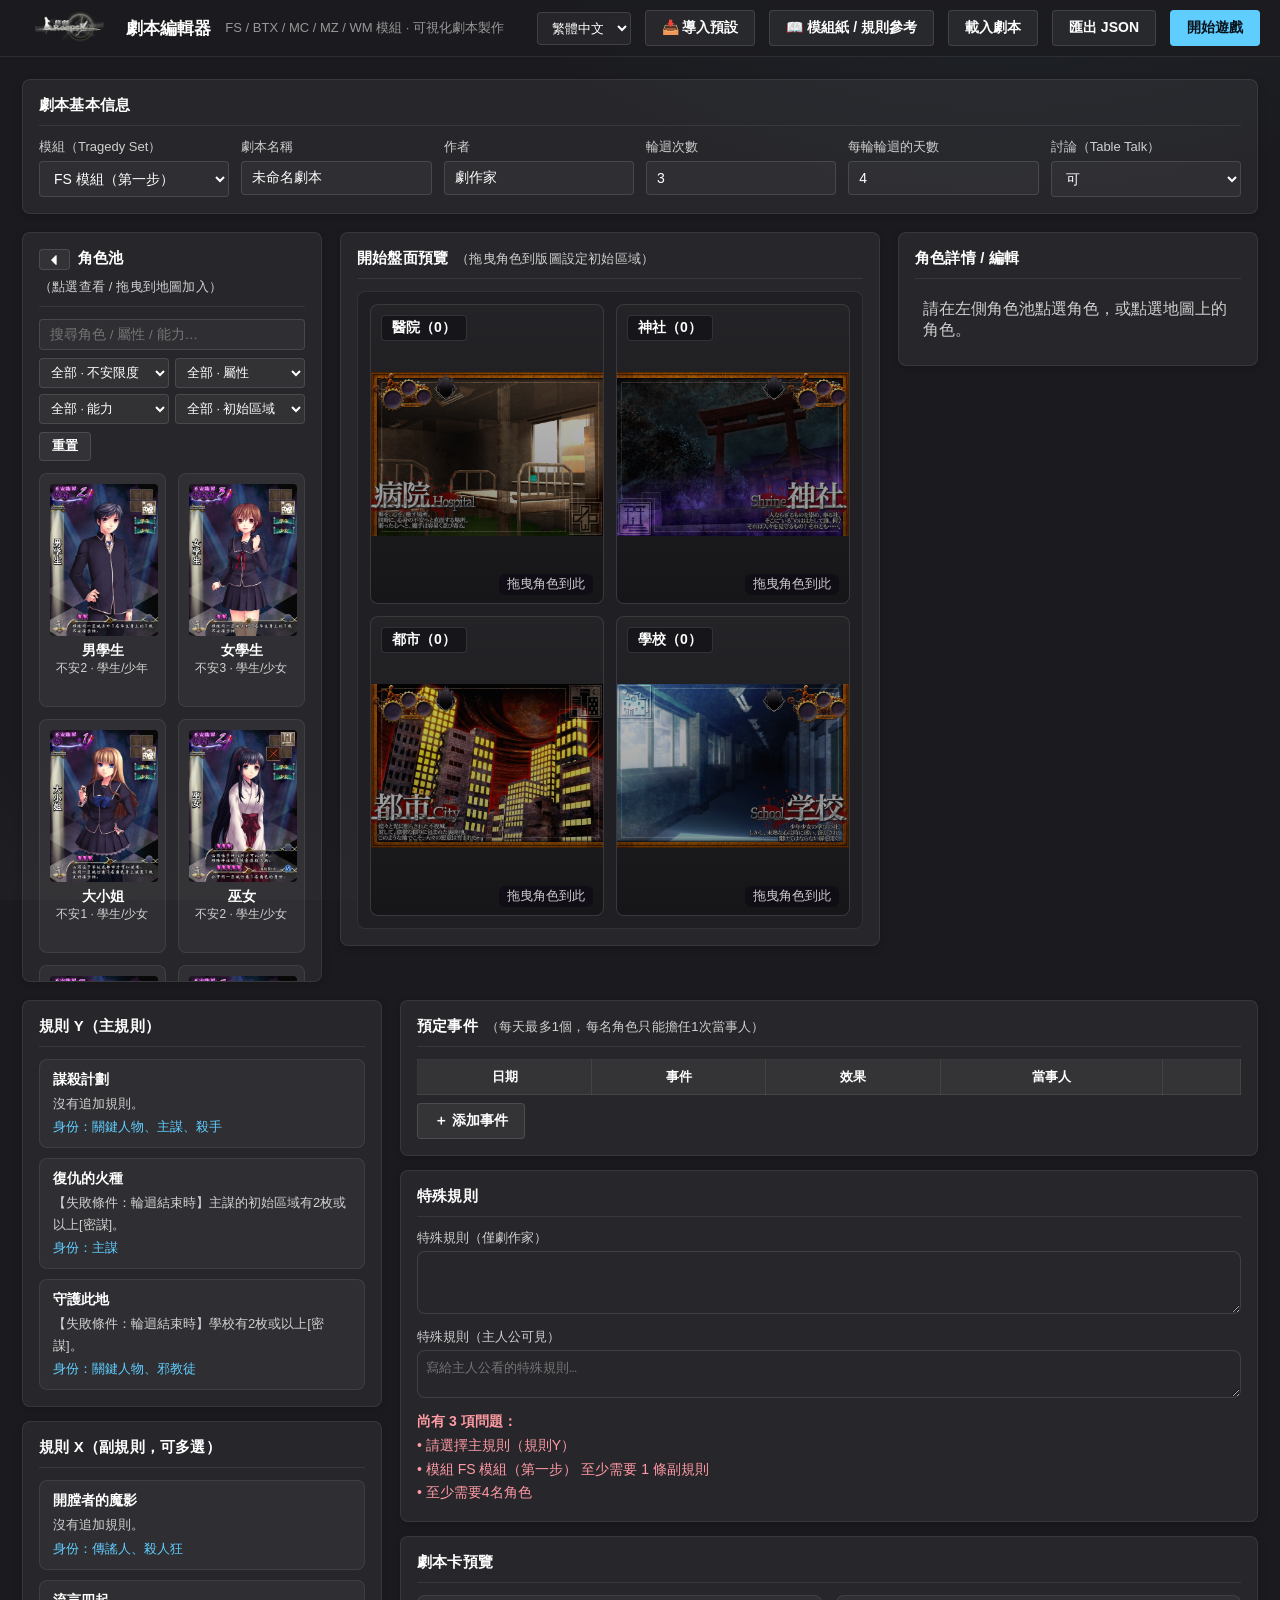
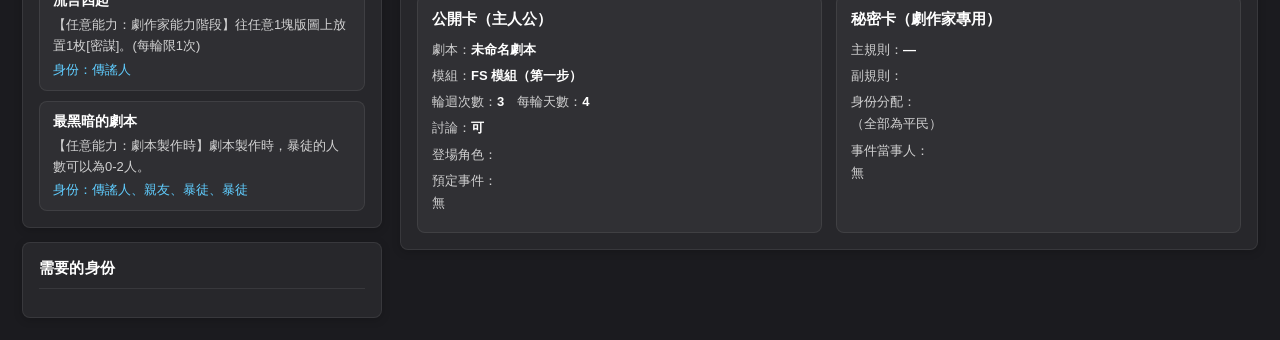
==== game/editor.html @ 5ad5e36a "First version" ====
<!DOCTYPE html>
<html lang="zh-Hant">
<head>
  <meta charset="UTF-8">
  <meta name="viewport" content="width=device-width, initial-scale=1.0">
  <link rel="icon" href="data:,">
  <title data-i18n="editor.brand">劇本編輯器 - Tragedy Looper</title>
  <link rel="stylesheet" href="css/style.css">
</head>
<body>
  <div class="tl-header">
    <div class="brand"><img src="assets/logo/logo.png" alt="Tragedy Looper"><span data-i18n="editor.brand">劇本編輯器</span></div>
    <span class="hint" data-i18n="editor.hint">FS + BTX 模組 · 可視化劇本製作</span>
    <div class="spacer"></div>
    <select id="lang-select" class="tl-lang" title="Language"></select>
    <button class="tl-btn" id="btn-import-preset" data-i18n="editor.importPreset">📥 導入預設</button>
    <button class="tl-btn" id="btn-ref" data-i18n="editor.ref">📖 模組紙 / 規則參考</button>
    <button class="tl-btn" id="btn-load" data-i18n="editor.load">載入劇本</button>
    <button class="tl-btn" id="btn-export" data-i18n="editor.export">匯出 JSON</button>
    <button class="tl-btn tl-btn-primary" id="btn-play" data-i18n="editor.play">開始遊戲</button>
  </div>

  <div class="editor-wrap">
    <div class="tl-panel">
      <h3 data-i18n="editor.info">劇本基本信息</h3>
      <div class="tl-grid" style="grid-template-columns: repeat(auto-fit, minmax(150px, 1fr));">
        <div class="tl-field">
          <label data-i18n="editor.module">模組（Tragedy Set）</label>
          <select id="f-module">
            <option value="FS" data-i18n="editor.moduleFs">FS 模組（第一步）</option>
            <option value="BTX" data-i18n="editor.moduleBtx">BTX 模組（基礎悲劇）</option>
            <option value="MC" data-i18n="editor.moduleMc">MC 模組（神秘圈）</option>
            <option value="MZ" data-i18n="editor.moduleMz">MZ 模組（午夜地帶）</option>
            <option value="WM" data-i18n="editor.moduleWm">WM 模組（怪異神話）</option>
          </select>
        </div>
        <div class="tl-field">
          <label data-i18n="editor.title">劇本名稱</label>
          <input type="text" id="f-title" value="未命名劇本">
        </div>
        <div class="tl-field">
          <label data-i18n="editor.creator">作者</label>
          <input type="text" id="f-creator" value="劇作家">
        </div>
        <div class="tl-field">
          <label data-i18n="editor.loops">輪迴次數</label>
          <input type="number" id="f-loops" min="1" max="5" value="3">
        </div>
        <div class="tl-field">
          <label data-i18n="editor.days">每輪輪迴的天數</label>
          <input type="number" id="f-days" min="1" max="10" value="4">
        </div>
        <div class="tl-field">
          <label data-i18n="editor.talk">討論（Table Talk）</label>
          <select id="f-talk">
            <option value="true" data-i18n="editor.yes">可</option>
            <option value="false" data-i18n="editor.no">不可</option>
          </select>
        </div>
        <div class="tl-field" id="f-turf-row" style="display:none;">
          <label data-i18n="editor.turf">領地（大人物）</label>
          <select id="f-turf"></select>
        </div>
      </div>
    </div>

    <div class="editor-main">
      <div class="tl-panel pool-panel">
        <h3><button class="tl-btn pool-toggle" id="pool-toggle" title="收起">⏴</button> <span data-i18n="editor.pool">角色池</span> <small style="color:var(--text-dim);font-weight:normal;" data-i18n="editor.poolHint">（點選查看 / 拖曳到地圖加入）</small></h3>
        <div class="pool-filter">
          <input type="text" id="pool-search" data-i18n-ph="editor.poolSearch" placeholder="搜尋角色 / 屬性 / 能力…">
          <div class="pool-filter-grid">
            <select id="f-pool-paranoia" title=""></select>
            <select id="f-pool-trait" title=""></select>
            <select id="f-pool-ability" title=""></select>
            <select id="f-pool-loc" title=""></select>
          </div>
          <button class="tl-btn" id="pool-filter-reset" data-i18n="editor.filterReset">重置</button>
        </div>
        <div id="character-pool"></div>
      </div>
      <button class="tl-btn pool-expand" id="pool-expand" title="展開角色池">⏵ 角色池</button>

      <div class="tl-panel">
        <h3><span data-i18n="editor.boardPreview">開始盤面預覽</span> <small style="color:var(--text-dim);font-weight:normal;" data-i18n="editor.boardHint">（拖曳角色到版圖設定初始區域）</small></h3>
        <div id="board-preview" class="board-grid"></div>
      </div>

      <div class="tl-panel detail-panel">
        <h3 data-i18n="editor.detail">角色詳情 / 編輯</h3>
        <div id="char-detail"></div>
      </div>
    </div>

    <div class="editor-sections">
      <div style="display:flex;flex-direction:column;gap:14px;">
        <div class="tl-panel">
          <h3 data-i18n="editor.mainPlot">規則 Y（主規則）</h3>
          <div class="plot-cards" id="main-plot-list"></div>
        </div>
        <div class="tl-panel">
          <h3 data-i18n="editor.subPlot">規則 X（副規則，可多選）</h3>
          <div class="plot-cards" id="sub-plot-list"></div>
        </div>
        <div class="tl-panel">
          <h3 data-i18n="editor.roleReq">需要的身份</h3>
          <div id="role-req" style="font-size:15px;line-height:1.9;"></div>
        </div>
      </div>

      <div style="display:flex;flex-direction:column;gap:14px;">
        <div class="tl-panel">
          <h3><span data-i18n="editor.incidents">預定事件</span> <small style="color:var(--text-dim);font-weight:normal;" data-i18n="editor.incidentHint">（每天最多1個，每名角色只能擔任1次當事人）</small></h3>
          <table class="incident-table">
            <thead><tr><th data-i18n="editor.day">日期</th><th data-i18n="editor.event">事件</th><th data-i18n="editor.effect">效果</th><th data-i18n="editor.culprit">當事人</th><th></th></tr></thead>
            <tbody id="incident-body"></tbody>
          </table>
          <div style="margin-top:8px;">
            <button class="tl-btn" id="btn-add-incident" data-i18n="editor.addIncident">＋ 添加事件</button>
          </div>
        </div>
        <div class="tl-panel">
          <h3 data-i18n="editor.special">特殊規則</h3>
          <label style="display:block;font-size:13px;color:var(--text-dim);margin-bottom:4px;" data-i18n="editor.specialSecret">特殊規則（僅劇作家）</label>
          <textarea id="f-special" rows="3" style="width:100%;background:var(--bg3);color:var(--text);border:1px solid var(--line);border-radius:8px;padding:8px;margin-bottom:10px;"></textarea>
          <label style="display:block;font-size:13px;color:var(--text-dim);margin-bottom:4px;" data-i18n="editor.specialPublic">特殊規則（主人公可見）</label>
          <textarea id="f-public-special" rows="2" style="width:100%;background:var(--bg3);color:var(--text);border:1px solid var(--line);border-radius:8px;padding:8px;" placeholder="寫給主人公看的特殊規則…"></textarea>
          <div style="margin-top:8px;" class="errors" id="validate-out"></div>
        </div>
        <div class="tl-panel">
          <h3 data-i18n="editor.cards">劇本卡預覽</h3>
          <div class="script-cards">
            <div class="script-card" id="open-card"></div>
            <div class="script-card" id="secret-card"></div>
          </div>
        </div>
      </div>
    </div>
  </div>

  <script src="js/data/characters.js"></script>
  <script src="js/data/roles.js"></script>
  <script src="js/data/plots.js"></script>
  <script src="js/data/incidents.js"></script>
  <script src="js/data/cards.js"></script>
  <script src="js/data/modules.js"></script>
  <script src="js/data/presets.js"></script>
  <script src="js/data/i18n.js"></script>
  <script src="js/core/util.js"></script>
  <script src="js/ui/common.js"></script>
  <script src="js/ui/editor.js"></script>
  <script>
    TL.I18N.bindSelect(document.getElementById("lang-select"), function () {
      try { window.__tlEditorRefresh && window.__tlEditorRefresh(); } catch (e) {}
    });
  </script>
</body>
</html>
---- game/css/style.css ----
/* =========================================================
   悲劇輪迴 本地助手 — WinUI 3 / Fluent 扁平風格（深色）
   中性底色、單一強調色、無漸變、無輝光、清晰層級
   ========================================================= */

* { box-sizing: border-box; margin: 0; padding: 0; }

:root {
  color-scheme: dark;
  /* 中性深色層（Fluent dark：層級用低透明度白色填充） */
  --bg0: #17171a;
  --bg1: #1b1b1f;
  --bg2: #202024;
  --bg3: #26262b;
  --bg4: #2c2c31;
  --line: rgba(255, 255, 255, .12);
  --line-soft: rgba(255, 255, 255, .08);
  --text: #ffffff;
  --text-dim: rgba(255, 255, 255, .78);
  --text-faint: rgba(255, 255, 255, .55);
  /* 強調色（WinUI 深色：亮藍） */
  --gold: #60cdff;
  --accent: #60cdff;
  --accent2: #79d7ff;
  --accent-fill: #60cdff;
  --accent-fill-hover: #79d7ff;
  --accent-fill-pressed: #46b5ea;
  --accent-text: #081018;
  --accent-soft: rgba(96, 205, 255, .14);
  --accent-ring: rgba(96, 205, 255, .38);
  --red: #ff6b7a;
  --red-soft: #ff99a4;
  --green: #6ccb5f;
  /* 扁平陰影（克制） */
  --shadow-lg: 0 8px 28px rgba(0, 0, 0, .34);
  --shadow-md: 0 4px 14px rgba(0, 0, 0, .25);
  --glow-gold: 0 0 0 rgba(0, 0, 0, 0);
  --glow-violet: 0 0 0 rgba(0, 0, 0, 0);
  --font-display: "Segoe UI Variable Display", "Segoe UI", "Microsoft YaHei UI", "PingFang SC", sans-serif;
  --font-body: "Segoe UI Variable Text", "Segoe UI", "Microsoft YaHei UI", "PingFang SC", sans-serif;
  --radius-card: 8px;
  --radius-ctrl: 4px;
}

/* 所有下拉清單：選項統一深底白字（含原生彈出層） */
select option {
  background: #2b2b30;
  color: #ffffff;
}

html, body {
  height: 100%;
  color: var(--text);
  font-family: var(--font-body);
  font-size: 16px;
  -webkit-font-smoothing: antialiased;
}

body {
  overflow-x: hidden;
  background: #1b1b1f;
  background-image:
    radial-gradient(900px 480px at 78% -10%, rgba(96, 205, 255, .05), transparent 60%),
    radial-gradient(700px 420px at 8% 110%, rgba(255, 255, 255, .03), transparent 60%);
  background-attachment: fixed;
  min-height: 100vh;
}

a { color: var(--accent); text-decoration: none; }
a:hover { text-decoration: underline; color: var(--accent2); }

/* ---------- 捲軸 ---------- */
::-webkit-scrollbar { width: 8px; height: 8px; }
::-webkit-scrollbar-track { background: transparent; }
::-webkit-scrollbar-thumb { background: rgba(255, 255, 255, .22); border-radius: 4px; }
::-webkit-scrollbar-thumb:hover { background: rgba(255, 255, 255, .34); }

/* ---------- 頂欄（Fluent 標題列） ---------- */
.tl-header {
  display: flex; align-items: center; gap: 14px;
  padding: 10px 20px;
  background: rgba(28, 28, 32, .86);
  backdrop-filter: blur(16px) saturate(1.4);
  border-bottom: 1px solid var(--line-soft);
  position: sticky; top: 0; z-index: 50;
}
.tl-header .brand {
  font-family: var(--font-display);
  font-size: 17px; font-weight: 600;
  color: var(--text);
  display: flex; align-items: center; gap: 10px;
}
.tl-header .brand img { height: 34px; }
.tl-header .spacer { flex: 1; }
.tl-header .hint { color: var(--text-faint); font-size: 13px; }

/* ---------- 按鈕（Fluent：扁平、懸停提升填充） ---------- */
.tl-btn {
  background: rgba(255, 255, 255, .06);
  color: var(--text);
  border: 1px solid var(--line);
  border-radius: var(--radius-ctrl);
  padding: 8px 16px;
  cursor: pointer;
  font-size: 14px; font-weight: 600;
  transition: background .12s, border-color .12s, color .12s, box-shadow .12s;
  font-family: inherit;
  display: inline-flex; align-items: center; justify-content: center;
  text-decoration: none;
}
.tl-btn:hover {
  background: rgba(255, 255, 255, .10);
  border-color: var(--line);
  color: var(--text);
  text-decoration: none;
}
.tl-btn:active { background: rgba(255, 255, 255, .05); }
.tl-btn:disabled { opacity: .38; cursor: not-allowed; }
.tl-btn:focus-visible { outline: 2px solid var(--accent); outline-offset: 1px; }
.tl-btn-primary {
  background: var(--accent-fill);
  border-color: transparent;
  color: var(--accent-text);
}
.tl-btn-primary:hover { background: var(--accent-fill-hover); color: var(--accent-text); border-color: transparent; }
.tl-btn-primary:active { background: var(--accent-fill-pressed); color: var(--accent-text); }
.tl-btn-danger {
  background: rgba(255, 107, 122, .12);
  border-color: rgba(255, 107, 122, .45);
  color: var(--red-soft);
}
.tl-btn-danger:hover { background: rgba(255, 107, 122, .22); border-color: var(--red); color: #ffc2c8; }

/* ---------- 面板（Fluent 卡片） ---------- */
.tl-panel {
  position: relative;
  background: rgba(255, 255, 255, .055);
  border: 1px solid var(--line-soft);
  border-radius: var(--radius-card);
  padding: 16px;
  box-shadow: 0 2px 8px rgba(0, 0, 0, .18);
}
.tl-panel h3 {
  font-family: var(--font-display);
  font-size: 15px; font-weight: 600;
  color: var(--text);
  letter-spacing: .2px;
  margin-bottom: 12px; padding-bottom: 10px;
  border-bottom: 1px solid var(--line-soft);
  display: flex; align-items: baseline; gap: 8px; flex-wrap: wrap;
}
.tl-panel h3 small { color: var(--text-faint); font-weight: normal; font-size: 13px; font-family: var(--font-body); }
.tl-grid { display: grid; gap: 12px; }

/* ---------- 表單（Fluent 輸入框） ---------- */
.tl-field { display: flex; flex-direction: column; gap: 5px; }
.tl-field label { font-size: 13px; color: var(--text-dim); }
.tl-field input[type=text], .tl-field input[type=number], .tl-field select, .tl-field textarea {
  background: rgba(255, 255, 255, .04);
  border: 1px solid var(--line);
  color: var(--text);
  border-radius: var(--radius-ctrl);
  padding: 8px 10px;
  font-size: 14px;
  outline: none;
  font-family: inherit;
  transition: border-color .12s, box-shadow .12s, background .12s;
}
.tl-field input:hover, .tl-field select:hover, .tl-field textarea:hover { background: rgba(255, 255, 255, .06); }
.tl-field input:focus, .tl-field select:focus, .tl-field textarea:focus {
  border-color: var(--accent);
  box-shadow: 0 0 0 1px var(--accent-ring);
  background: rgba(255, 255, 255, .05);
}
.tl-field select option { background: var(--bg3); }

/* ---------- 模態框（Fluent ContentDialog） ---------- */
.tl-modal-wrap {
  position: fixed; inset: 0; z-index: 200;
  background: rgba(0, 0, 0, .5);
  backdrop-filter: blur(4px);
  display: flex; align-items: center; justify-content: center;
  padding: 22px;
  animation: fadeIn .14s ease;
}
.tl-modal {
  background: #2b2b30;
  border: 1px solid var(--line);
  border-radius: 8px;
  max-width: 760px; width: 100%;
  max-height: 88vh; overflow: auto;
  padding: 22px;
  box-shadow: var(--shadow-lg);
  animation: popIn .16s ease;
}
.tl-modal-title { font-family: var(--font-display); font-size: 18px; font-weight: 600; color: var(--text); margin-bottom: 12px; }
.tl-modal-text { color: var(--text-dim); margin-bottom: 16px; line-height: 1.7; white-space: pre-wrap; font-size: 14px; }
.tl-modal-btns { display: flex; flex-wrap: wrap; gap: 10px; margin-top: 8px; }
.tl-btn-choice { flex: 1; min-width: 150px; text-align: left; font-size: 14px; }
.tl-target-grid { display: grid; grid-template-columns: repeat(auto-fill, minmax(120px, 1fr)); gap: 10px; margin-bottom: 14px; }
.tl-target-item {
  display: flex; flex-direction: column; align-items: center; gap: 6px;
  padding: 10px; min-height: 120px;
  background: rgba(255, 255, 255, .04);
  border: 1px solid var(--line-soft); border-radius: var(--radius-card);
  transition: background .12s, border-color .12s, box-shadow .12s;
}
.tl-target-item:hover { background: var(--accent-soft); border-color: var(--accent); box-shadow: 0 0 0 1px var(--accent-ring); }
.tl-target-item img { width: 64px; height: 86px; object-fit: cover; border-radius: 4px; }
.tl-target-item .tl-target-ph {
  width: 64px; height: 86px; display: flex; align-items: center; justify-content: center;
  background: rgba(255, 255, 255, .07); border: 1px dashed var(--line);
  border-radius: 4px; color: var(--accent); font-size: 28px; font-weight: 700;
}
.tl-target-item span { font-size: 13px; font-weight: 600; }

/* ---------- Toast ---------- */
#tl-toast-root { position: fixed; top: 64px; right: 18px; z-index: 300; display: flex; flex-direction: column; gap: 10px; }
.tl-toast {
  background: #2b2b30;
  border: 1px solid var(--line);
  border-left: 3px solid var(--accent);
  border-radius: 6px;
  padding: 12px 16px; font-size: 14px; line-height: 1.6;
  max-width: 340px;
  box-shadow: var(--shadow-md);
  transition: opacity .25s, transform .25s;
}
.tl-toast-out { opacity: 0; transform: translateX(20px); }

/* ---------- 動畫 ---------- */
@keyframes fadeIn { from { opacity: 0; } to { opacity: 1; } }
@keyframes popIn { from { opacity: 0; transform: scale(.97) translateY(6px); } to { opacity: 1; transform: none; } }
@keyframes targetPulse {
  0%, 100% { box-shadow: 0 0 0 2px var(--accent-ring), 0 0 0 1px var(--accent); }
  50% { box-shadow: 0 0 0 4px rgba(96, 205, 255, .18), 0 0 0 1px var(--accent); }
}

/* =========================================================
   編輯器
   ========================================================= */
.editor-wrap { max-width: 1400px; margin: 0 auto; padding: 22px; display: grid; gap: 18px; position: relative; z-index: 1; }
.editor-wrap { --pool-w: 300px; }
.editor-main { display: grid; grid-template-columns: var(--pool-w) minmax(0, 1fr) 360px; gap: 18px; align-items: start; }
.editor-wrap.pool-collapsed { --pool-w: 0px; }
.editor-wrap.pool-collapsed .pool-panel { display: none; }
/* 收起角色池後，盤面預覽改佔用寬列，避免被排進 0px 的第一列 */
@media (min-width: 1181px) {
  .editor-wrap.pool-collapsed .editor-main { grid-template-columns: minmax(0, 1fr) 360px; }
}
@media (max-width: 1180px) {
  .editor-wrap.pool-collapsed .editor-main { grid-template-columns: minmax(0, 1fr); }
}
.pool-toggle { padding: 2px 8px; font-size: 13px; align-self: center; }
.pool-expand {
  display: none;
  position: fixed;
  left: 0; top: 45%;
  z-index: 60;
  padding: 14px 8px;
  writing-mode: vertical-rl;
  font-size: 13px;
  border-radius: 0 8px 8px 0;
}
.editor-wrap.pool-collapsed .pool-expand { display: inline-flex; }
.editor-sections { display: grid; grid-template-columns: 360px 1fr; gap: 18px; align-items: start; }

.pool-panel { max-height: calc(100vh - 150px); overflow-y: auto; position: sticky; top: 72px; }
.pool-grid { display: grid; grid-template-columns: repeat(auto-fill, minmax(126px, 1fr)); gap: 12px; }
.pool-filter { display: flex; flex-direction: column; gap: 8px; margin-bottom: 12px; }
.pool-filter input[type=text] {
  background: rgba(255, 255, 255, .04);
  border: 1px solid var(--line);
  color: var(--text);
  border-radius: var(--radius-ctrl);
  padding: 7px 10px; font-size: 13.5px; outline: none; font-family: inherit;
  transition: border-color .12s, box-shadow .12s;
}
.pool-filter input[type=text]:focus { border-color: var(--accent); box-shadow: 0 0 0 1px var(--accent-ring); }
.pool-filter-grid { display: grid; grid-template-columns: 1fr 1fr; gap: 6px; }
.pool-filter-grid select {
  background: rgba(255, 255, 255, .05);
  border: 1px solid var(--line);
  color: var(--text);
  border-radius: var(--radius-ctrl);
  padding: 6px 7px; font-size: 12.5px; outline: none;
  min-width: 0;
}
.pool-filter .tl-btn { align-self: flex-start; padding: 5px 12px; font-size: 12.5px; }
.pool-card {
  position: relative;
  background: rgba(255, 255, 255, .045);
  border: 1px solid var(--line-soft);
  border-radius: var(--radius-card);
  padding: 10px;
  text-align: center; cursor: grab;
  transition: background .12s, border-color .12s, transform .12s, box-shadow .12s;
}
.pool-card:hover { background: rgba(255, 255, 255, .07); border-color: var(--accent); }
.pool-card.selected { border-color: var(--accent); background: var(--accent-soft); box-shadow: 0 0 0 1px var(--accent-ring); }
.pool-card.in-cast { border-color: rgba(108, 203, 95, .55); }
.pool-card img { width: 108px; height: 152px; object-fit: cover; border-radius: 4px; display: block; margin: 0 auto; }
.pool-card .cname { font-size: 14px; margin-top: 6px; font-weight: 600; }
.pool-card .cstat { font-size: 12px; color: var(--text-dim); }
.pool-card .crole { font-size: 12px; color: var(--accent); min-height: 16px; margin-top: 3px; }
.pool-card .badge {
  position: absolute; top: 6px; right: 6px;
  background: var(--accent); color: var(--accent-text);
  border-radius: 4px; font-size: 11px; font-weight: 700;
  padding: 1px 7px;
}
.pool-card .badge.custom { background: var(--bg4); color: var(--text); }
.pool-card .remove-x {
  display: none; position: absolute; top: 6px; left: 6px; z-index: 2;
  width: 22px; height: 22px; line-height: 19px;
  background: rgba(255, 107, 122, .85); color: #fff;
  border-radius: 50%; font-size: 13px; text-align: center; cursor: pointer;
}
.pool-card.in-cast:hover .remove-x { display: block; }
.pool-card.dragging { opacity: .4; }
.pool-card.disabled { opacity: .45; cursor: not-allowed; }
.pool-card.disabled:hover { border-color: var(--line-soft); background: rgba(255, 255, 255, .045); }

/* 開始盤面預覽 */
#board-preview .location-panel {
  min-height: 300px;
  display: flex;
  flex-direction: column;
}
#board-preview .location-panel .chars-area {
  position: relative;
  z-index: 2;
  padding: 46px 6px 12px;
  flex: 1;
  align-content: center;
}
#board-preview .location-panel.drag-over { border-color: var(--accent); box-shadow: 0 0 0 2px var(--accent-ring); }
#board-preview .distant-note {
  grid-column: 1 / -1;
  margin-top: 2px;
  background: rgba(255, 255, 255, .05);
  border: 1px dashed var(--line);
  border-radius: var(--radius-card);
  padding: 8px 12px;
  font-size: 13px;
  color: var(--text-dim);
}
.preview-token {
  width: 92px; display: flex; flex-direction: column; align-items: center; gap: 2px;
  background: rgba(16, 16, 20, .55);
  border: 1px solid rgba(255, 255, 255, .10);
  border-radius: var(--radius-card);
  padding: 6px 4px 4px;
  cursor: pointer; transition: transform .12s, border-color .12s;
}
.preview-token:hover { transform: translateY(-3px); border-color: var(--accent); }
.preview-token img { width: 78px; height: 110px; object-fit: contain; }
.preview-token .pt-name { font-size: 12px; font-weight: 600; line-height: 1.3; }
.preview-token .pt-role { font-size: 12px; color: var(--accent); margin-top: 1px; }
.preview-token.dragging { opacity: .4; }

/* 角色詳情 */
.detail-panel { position: sticky; top: 72px; max-height: calc(100vh - 150px); overflow-y: auto; }
.detail-card { display: flex; gap: 18px; }
.detail-card img.big {
  width: 210px; height: auto; object-fit: cover; border-radius: var(--radius-card);
  border: 1px solid var(--line-soft); flex-shrink: 0; align-self: flex-start;
}
.detail-card .info { font-size: 14px; line-height: 1.8; min-width: 0; flex: 1; }
.detail-card .info b { color: var(--accent); }
.detail-card .ab {
  background: rgba(255, 255, 255, .045);
  border: 1px solid var(--line-soft);
  border-radius: 6px; padding: 7px 10px; margin-top: 5px; font-size: 13px; color: var(--text-dim);
}
.detail-actions { display: flex; gap: 10px; margin-top: 14px; flex-wrap: wrap; }

/* 規則參考 */
.ref-tabs { display: flex; flex-wrap: wrap; gap: 8px; margin-bottom: 14px; }
.ref-tab {
  background: rgba(255, 255, 255, .05);
  border: 1px solid var(--line-soft);
  border-radius: var(--radius-ctrl);
  padding: 7px 14px; font-size: 13.5px; font-weight: 600;
  cursor: pointer; color: var(--text-dim);
  transition: background .12s, border-color .12s, color .12s;
}
.ref-tab:hover { background: rgba(255, 255, 255, .09); color: var(--text); border-color: var(--line); }
.ref-tab.active { background: var(--accent-soft); border-color: var(--accent); color: var(--accent); }
.ref-list { max-height: 54vh; overflow-y: auto; display: flex; flex-direction: column; gap: 10px; }
.ref-item {
  background: rgba(255, 255, 255, .04);
  border: 1px solid var(--line-soft);
  border-radius: var(--radius-card);
  padding: 10px 12px;
  transition: border-color .12s, background .12s;
}
.ref-item:hover { border-color: var(--line); background: rgba(255, 255, 255, .06); }
.ref-item .ri-name { font-weight: 600; color: var(--text); font-size: 14px; }
.ref-item .ri-meta { color: var(--accent); font-size: 12.5px; margin-top: 1px; }
.ref-item .ri-desc { color: var(--text-dim); white-space: pre-wrap; margin-top: 3px; font-size: 13px; }
.ref-search { width: 100%; margin-bottom: 12px; background: rgba(255, 255, 255, .04); border: 1px solid var(--line); color: var(--text); border-radius: var(--radius-ctrl); padding: 8px 12px; font-size: 14px; outline: none; }
.ref-search:focus { border-color: var(--accent); box-shadow: 0 0 0 1px var(--accent-ring); }
.ref-actions { display: flex; gap: 10px; margin-top: 14px; }

.plot-cards { display: flex; flex-direction: column; gap: 10px; }
.plot-card {
  background: rgba(255, 255, 255, .04);
  border: 1px solid var(--line-soft);
  border-radius: var(--radius-card);
  padding: 11px 13px; cursor: pointer;
  transition: background .12s, border-color .12s, box-shadow .12s;
}
.plot-card:hover { background: rgba(255, 255, 255, .07); border-color: var(--accent); }
.plot-card.selected { border-color: var(--accent); background: var(--accent-soft); box-shadow: 0 0 0 1px var(--accent-ring); }
.plot-card .name { font-weight: 600; font-size: 14px; }
.plot-card .desc { font-size: 13px; color: var(--text-dim); margin-top: 4px; white-space: pre-wrap; line-height: 1.65; }
.plot-card .roles { font-size: 12.5px; color: var(--accent); margin-top: 5px; }

.roster-grid { display: grid; grid-template-columns: repeat(auto-fill, minmax(120px, 1fr)); gap: 10px; }
.roster-card {
  position: relative;
  background: rgba(255, 255, 255, .04);
  border: 1px solid var(--line-soft);
  border-radius: var(--radius-card);
  padding: 9px; text-align: center; cursor: pointer;
  transition: background .12s, border-color .12s;
}
.roster-card:hover { background: rgba(255, 255, 255, .07); border-color: var(--accent); }
.roster-card.selected { border-color: var(--accent); background: var(--accent-soft); }
.roster-card img { width: 70px; height: 96px; object-fit: cover; border-radius: 4px; display: block; margin: 0 auto; }
.roster-card .cname { font-size: 13px; margin-top: 5px; font-weight: 600; }
.roster-card .crole { font-size: 12px; color: var(--accent); min-height: 15px; }
.roster-card .badge { position: absolute; top: 6px; right: 6px; background: var(--accent); color: var(--accent-text); border-radius: 4px; font-size: 11px; padding: 1px 6px; }
.roster-card .badge.custom { background: var(--bg4); color: var(--text); }

.char-detail { display: grid; grid-template-columns: 132px 1fr; gap: 16px; }
.char-detail img { width: 122px; height: 168px; object-fit: cover; border-radius: var(--radius-card); border: 1px solid var(--line-soft); }
.char-detail .info { font-size: 14px; line-height: 1.8; }
.char-detail .info b { color: var(--accent); }
.char-detail .ab { background: rgba(255, 255, 255, .045); border: 1px solid var(--line-soft); border-radius: 6px; padding: 7px 10px; margin-top: 5px; font-size: 13px; color: var(--text-dim); }

.incident-table { width: 100%; border-collapse: collapse; }
.incident-table th, .incident-table td { border: 1px solid var(--line-soft); padding: 8px 10px; text-align: center; font-size: 13.5px; }
.incident-table th { background: rgba(255, 255, 255, .06); color: var(--text); font-size: 13px; font-weight: 600; }
.incident-table select { background: var(--bg3); color: var(--text); border: 1px solid var(--line); border-radius: var(--radius-ctrl); padding: 6px 8px; font-size: 13.5px; }

.errors { color: var(--red-soft); font-size: 14px; line-height: 1.7; }
.errors .ok { color: var(--green); font-weight: 700; }
.script-cards { display: grid; grid-template-columns: 1fr 1fr; gap: 14px; }
.script-card {
  background: rgba(255, 255, 255, .045);
  border: 1px solid var(--line-soft);
  border-radius: var(--radius-card);
  padding: 14px;
}
.script-card h4 { font-family: var(--font-display); color: var(--text); margin-bottom: 10px; font-size: 15px; font-weight: 600; }
.script-card .row { font-size: 13px; color: var(--text-dim); margin: 4px 0; line-height: 1.7; }
.script-card .row b { color: var(--text); }

/* =========================================================
   遊戲
   ========================================================= */
.game-wrap { max-width: 1600px; margin: 0 auto; padding: 16px; display: grid; gap: 14px; position: relative; z-index: 1; }
.game-main { display: grid; grid-template-columns: minmax(780px, 1fr) 400px; gap: 14px; align-items: start; }
.game-left { display: flex; flex-direction: column; gap: 14px; min-width: 0; }
.bottom-bar { display: grid; grid-template-columns: 330px 1fr; gap: 14px; align-items: start; }
.bottom-bar .hand-panel { min-width: 0; }
.bottom-bar .hand-area { max-height: 300px; overflow-y: auto; }

.board-grid { display: grid; grid-template-columns: 1fr 1fr; gap: 12px; }
#board {
  position: relative;
  background: #202024;
  border: 1px solid var(--line-soft);
  border-radius: var(--radius-card);
  padding: 12px;
}
#board-preview {
  position: relative;
  background: #202024;
  border: 1px solid var(--line-soft);
  border-radius: var(--radius-card);
  padding: 12px;
}
.location-panel {
  position: relative;
  min-height: 300px;
  background: rgba(255, 255, 255, .04);
  border: 1px solid var(--line-soft);
  border-radius: var(--radius-card);
  overflow: hidden;
  transition: border-color .12s, box-shadow .12s;
}
.location-panel::after {
  content: ""; position: absolute; inset: 0; pointer-events: none;
  background: linear-gradient(180deg, rgba(0, 0, 0, .10), rgba(0, 0, 0, .45));
}
.location-panel .loc-bg { position: absolute; inset: 0; width: 100%; height: 100%; object-fit: contain; opacity: .9; }
.location-panel .loc-name {
  position: absolute; top: 10px; left: 10px; z-index: 2;
  background: rgba(20, 20, 24, .78);
  border: 1px solid rgba(255, 255, 255, .12);
  border-radius: var(--radius-ctrl);
  padding: 3px 10px; font-size: 14px; font-weight: 600;
  backdrop-filter: blur(6px);
}
.location-panel .loc-intrigue {
  position: absolute; top: 10px; right: 10px; z-index: 2;
  background: rgba(20, 20, 24, .78);
  border: 1px solid rgba(255, 255, 255, .12);
  border-radius: var(--radius-ctrl);
  padding: 3px 10px; font-size: 13px; color: var(--text-dim);
}
.turf-mark {
  position: absolute; bottom: 6px; left: 6px; z-index: 3;
  display: inline-flex; align-items: center; gap: 4px;
  background: rgba(20, 20, 24, .82);
  border: 1px solid rgba(255, 255, 255, .16);
  border-radius: 8px;
  padding: 2px 8px 2px 3px;
  font-size: 12px; font-weight: 600;
  color: var(--text-dim);
}
.turf-mark img { width: 18px; height: 18px; }
.location-panel.targetable { border-color: var(--accent); box-shadow: 0 0 0 2px var(--accent-ring); }
.location-panel .cards-slot {
  position: absolute; top: 46px; left: 50%; transform: translateX(-50%);
  display: flex; gap: 5px; z-index: 3;
}
.location-panel .cards-slot .card-wrap {
  display: inline-flex; flex-direction: column; align-items: center; gap: 2px;
}
.location-panel .cards-slot .card-target {
  font-size: 10.5px; line-height: 1.2;
  color: var(--text-dim);
  background: rgba(20, 20, 24, .82);
  border: 1px solid rgba(255, 255, 255, .14);
  border-radius: 3px;
  padding: 1px 5px;
  max-width: 76px;
  overflow: hidden; text-overflow: ellipsis; white-space: nowrap;
}
.location-panel .cards-slot .face-down {
  width: 52px; height: 72px;
  object-fit: cover;
  border-radius: var(--radius-ctrl);
  border: 1px solid rgba(255, 255, 255, .22);
}
.location-panel .cards-slot .face-up {
  width: 62px; height: 86px; object-fit: cover;
  border-radius: var(--radius-ctrl);
  border: 2px solid var(--line);
}
.location-panel .cards-slot .face-up.mm { border-color: var(--accent); }
.location-panel .cards-slot .face-up.p { border-color: var(--green); }
.location-panel .cards-slot .face-up.unknown {
  background: #2f2f34; display: flex; align-items: center; justify-content: center;
  color: var(--text-dim); font-weight: 700; font-size: 20px;
}
.tl-anim .location-panel { overflow: visible; }

.chars-area {
  position: absolute; left: 0; right: 0; bottom: 8px; z-index: 2;
  display: flex; justify-content: center; align-items: flex-end;
  gap: 2px; padding: 0 6px; flex-wrap: wrap;
}
.char-token {
  width: 96px;
  display: flex; flex-direction: column; align-items: center;
  cursor: pointer; user-select: none;
  transition: transform .12s, filter .12s;
}
.char-token:hover { transform: translateY(-3px); }
.char-token.targetable { border-radius: 10px; animation: targetPulse 1.4s ease-in-out infinite; }
.char-token img.stand { width: 86px; height: 122px; object-fit: contain; }
.char-token img.dead { width: 86px; height: 122px; object-fit: contain; filter: grayscale(1) brightness(.62); }
.char-token .cname {
  background: rgba(20, 20, 24, .75);
  border: 1px solid rgba(255, 255, 255, .10);
  border-radius: var(--radius-ctrl);
  padding: 1px 8px; font-size: 12.5px; font-weight: 600;
  max-width: 92px; overflow: hidden; text-overflow: ellipsis; white-space: nowrap;
}
.char-token .counters { display: flex; gap: 4px; margin-top: 3px; flex-wrap: wrap; justify-content: center; }
.char-token .counter {
  display: flex; align-items: center; gap: 3px;
  border-radius: 10px; padding: 1px 7px 1px 3px;
  font-size: 12px; font-weight: 700; color: #fff;
}
.char-token .counter img { width: 14px; height: 14px; border-radius: 50%; }
.char-token .counter.gw { background: #2f8f57; }
.char-token .counter.pa { background: #b05e2e; }
.char-token .counter.in { background: #98417f; }
.char-token .counter.guard { background: #3f6cad; }
.char-token .counter.ex { background: #7a3fb0; padding: 1px 8px; font-size: 11.5px; letter-spacing: .5px; }
.char-token .role-badge {
  background: rgba(255, 255, 255, .10);
  border: 1px solid var(--line);
  border-radius: var(--radius-ctrl);
  padding: 1px 8px; font-size: 12px; font-weight: 600;
  margin-top: 2px;
}
.char-token .role-badge.revealed { background: #2f8f57; border-color: transparent; }
.char-token .role-badge.same { background: var(--accent-soft); border-color: var(--accent); color: var(--accent); }
.char-token .paranoia-limit { font-size: 11px; color: var(--text-faint); margin-top: 1px; }
.char-token .token-cards {
  display: flex; gap: 2px; margin-top: 2px;
}
.char-token .token-cards .card-wrap { display: inline-flex; }
.char-token .token-cards .face-up {
  width: 36px; height: 50px;
  object-fit: cover;
  border-radius: 3px;
  border: 1px solid var(--line);
}
.char-token .token-cards .face-up.mm { border-color: var(--accent); }
.char-token .token-cards .face-up.p { border-color: var(--green); }
.char-token .token-note {
  margin-top: 2px;
  background: var(--accent-soft);
  border: 1px solid var(--accent-ring);
  color: var(--accent);
  border-radius: 8px;
  padding: 0 7px;
  font-size: 10.5px;
  font-weight: 600;
  max-width: 92px;
  overflow: hidden;
  text-overflow: ellipsis;
  white-space: nowrap;
}
.char-token .token-note.memo {
  background: rgba(255, 255, 255, .07);
  border-color: var(--line);
  color: var(--text-dim);
}

/* 盤面推理條（可能規則） */
.notes-strip {
  display: flex;
  align-items: center;
  flex-wrap: wrap;
  gap: 6px;
  background: rgba(255, 255, 255, .045);
  border: 1px solid var(--line-soft);
  border-radius: var(--radius-card);
  padding: 6px 12px;
  font-size: 12.5px;
  color: var(--text-dim);
}
.notes-strip .ns-chip {
  display: inline-flex;
  align-items: center;
  gap: 4px;
  border-radius: 10px;
  padding: 1px 8px;
  font-weight: 600;
}
.notes-strip .ns-chip.check { background: var(--accent-soft); border: 1px solid var(--accent); color: var(--accent); }
.notes-strip .ns-chip.cross { background: rgba(255, 107, 122, .12); border: 1px solid rgba(255, 107, 122, .5); color: var(--red-soft); }

/* 規則推理（✓/✗/? 三態） */
.notes-rule {
  display: flex;
  gap: 10px;
  align-items: flex-start;
  background: rgba(255, 255, 255, .04);
  border: 1px solid var(--line-soft);
  border-radius: var(--radius-card);
  padding: 9px 12px;
  margin-bottom: 8px;
}
.notes-rule .tri {
  flex-shrink: 0;
  width: 34px; height: 34px;
  border-radius: 50%;
  border: 1px solid var(--line);
  background: rgba(255, 255, 255, .05);
  color: var(--text-dim);
  font-size: 17px;
  font-weight: 700;
  cursor: pointer;
  transition: background .12s, border-color .12s, color .12s;
}
.notes-rule .tri.check { background: var(--accent-soft); border-color: var(--accent); color: var(--accent); }
.notes-rule .tri.cross { background: rgba(255, 107, 122, .12); border-color: var(--red); color: var(--red-soft); }
.notes-rule .nr-main { min-width: 0; }
.notes-rule .nr-name { font-size: 14px; font-weight: 700; }
.notes-rule .nr-roles { font-size: 12.5px; color: var(--text-dim); margin-top: 1px; }
.notes-rule .nr-extra { font-size: 12px; color: var(--text-faint); margin-top: 2px; line-height: 1.5; }

/* 不安可超過臨界的說明 */
.char-card-pop .status-note {
  font-size: 11.5px;
  color: var(--text-faint);
  margin-top: 4px;
  line-height: 1.5;
}

/* 事件當事人推理標記 */
.data-board .incident-list .inc-note {
  color: var(--accent);
  font-size: 12px;
}

/* 結算動畫：命中閃光與漂浮指示物 */
.char-token.hit-marker { animation: hitFlash .7s ease; }
.char-token.hit-move { animation: moveGlow .7s ease; }
.char-token.hit-death { animation: deathGlow .8s ease; }
.char-token.hit-resurrect { animation: reviveGlow .8s ease; }
@keyframes hitFlash {
  0%, 100% { filter: none; }
  35% { filter: drop-shadow(0 0 10px var(--accent)) brightness(1.25); }
}
@keyframes moveGlow {
  0%, 100% { filter: none; }
  40% { filter: drop-shadow(0 0 12px var(--accent2)) brightness(1.2); }
}
@keyframes deathGlow {
  0%, 100% { filter: none; }
  40% { filter: drop-shadow(0 0 12px var(--red)) brightness(1.15); }
}
@keyframes reviveGlow {
  0%, 100% { filter: none; }
  40% { filter: drop-shadow(0 0 12px var(--green)) brightness(1.2); }
}
.location-panel.hit-marker { animation: panelFlash .7s ease; }
@keyframes panelFlash {
  0%, 100% { box-shadow: none; }
  40% { box-shadow: 0 0 0 2px var(--accent-ring); }
}
.float-chip {
  position: absolute; top: 2px; left: 50%; z-index: 5;
  background: rgba(20, 20, 24, .92);
  border: 1px solid var(--line);
  border-radius: 12px; padding: 2px 10px;
  color: #fff; font-size: 13px; font-weight: 700;
  box-shadow: 0 2px 8px rgba(0, 0, 0, .3);
  pointer-events: none;
  animation: chipUp .95s ease forwards;
}
.float-chip img { width: 16px; height: 16px; }
.float-chip.up b { color: var(--red-soft); }
.float-chip.down b { color: #9fe8bd; }
.float-chip.loc { top: 34px; left: 50%; }
@keyframes chipUp {
  0% { opacity: 0; transform: translate(-50%, 6px); }
  18% { opacity: 1; transform: translate(-50%, 0); }
  75% { opacity: 1; }
  100% { opacity: 0; transform: translate(-50%, -42px); }
}

/* 設定面板 */
.set-row { margin-bottom: 14px; }
.set-row .set-label { display: block; font-size: 13px; color: var(--text-dim); margin-bottom: 6px; }
.set-row select {
  background: var(--bg3); color: var(--text); border: 1px solid var(--line);
  border-radius: var(--radius-ctrl); padding: 8px 12px; font-size: 14px; width: 100%;
}

/* 思考輔助 */
.notes-block {
  background: rgba(255, 255, 255, .04);
  border: 1px solid var(--line-soft);
  border-radius: var(--radius-card);
  padding: 10px 12px;
  margin-bottom: 10px;
}
.notes-block .notes-char {
  font-size: 14px; font-weight: 600;
  margin-bottom: 6px;
  display: flex; align-items: center; gap: 6px; flex-wrap: wrap;
}
.notes-block .notes-state {
  font-size: 12px; font-weight: 400;
  color: var(--text-faint);
  background: rgba(255, 255, 255, .06);
  border-radius: 10px;
  padding: 0 8px;
}
.notes-block .chips { display: flex; flex-wrap: wrap; gap: 6px; }
.notes-block .chip {
  background: rgba(255, 255, 255, .06);
  border: 1px solid var(--line-soft);
  border-radius: 12px;
  padding: 3px 10px;
  font-size: 12.5px;
  color: var(--text-dim);
  cursor: pointer;
  transition: background .12s, border-color .12s, color .12s;
}
.notes-block .chip:hover { background: rgba(255, 255, 255, .10); color: var(--text); }
.notes-block .chip.on {
  background: var(--accent-soft);
  border-color: var(--accent);
  color: var(--accent);
}
.notes-block .notes-memo {
  width: 100%;
  margin-top: 8px;
  background: rgba(255, 255, 255, .04);
  border: 1px solid var(--line-soft);
  color: var(--text);
  border-radius: var(--radius-ctrl);
  padding: 6px 9px;
  font-size: 13px;
  outline: none;
}
.notes-block .notes-memo:focus { border-color: var(--accent); box-shadow: 0 0 0 1px var(--accent-ring); }

/* ---------- 多人聯機 ---------- */
#net-bar .net-dot {
  width: 10px; height: 10px; border-radius: 50%;
  background: var(--green);
  animation: netBlink 2s ease-in-out infinite;
}
#net-bar.net-connecting .net-dot { background: var(--accent); }
#net-bar.net-error .net-dot { background: var(--red); }
@keyframes netBlink { 0%, 100% { opacity: 1; } 50% { opacity: .45; } }

.persp-bar-wrap-title, .persp-title {
  font-size: 13px; color: var(--text-dim); margin-bottom: 8px;
}
.persp-bar { display: flex; gap: 10px; flex-wrap: wrap; }
.persp-btn {
  display: inline-flex; align-items: center; gap: 8px;
  background: rgba(255, 255, 255, .05);
  border: 1px solid var(--line-soft);
  border-radius: var(--radius-ctrl);
  padding: 7px 12px; font-size: 14px; font-weight: 600;
  cursor: pointer; color: var(--text);
  transition: background .12s, border-color .12s;
}
.persp-btn img { width: 24px; height: 24px; border-radius: 4px; }
.persp-btn:hover { background: rgba(255, 255, 255, .09); border-color: var(--line); }
.persp-btn.active { background: var(--accent-soft); border-color: var(--accent); color: var(--accent); }

.chat-log {
  max-height: 260px; overflow-y: auto;
  display: flex; flex-direction: column; gap: 8px;
  background: rgba(255, 255, 255, .03);
  border: 1px solid var(--line-soft);
  border-radius: var(--radius-card);
  padding: 10px; margin-bottom: 8px;
}
.chat-msg { display: flex; align-items: flex-start; gap: 7px; font-size: 13.5px; line-height: 1.55; }
.chat-msg .avatar-sm { width: 24px; height: 24px; border-radius: 50%; flex-shrink: 0; border: 1px solid var(--line); }
.chat-msg .chat-from { color: var(--accent); font-weight: 600; flex-shrink: 0; }
.chat-msg .chat-text { color: var(--text); word-break: break-word; }
.chat-input-row { display: flex; gap: 8px; }
.chat-input-row input {
  flex: 1; background: rgba(255, 255, 255, .04);
  border: 1px solid var(--line); color: var(--text);
  border-radius: var(--radius-ctrl); padding: 8px 10px; font-size: 14px; outline: none;
}
.chat-input-row input:focus { border-color: var(--accent); box-shadow: 0 0 0 1px var(--accent-ring); }
#chat-players .cp {
  display: inline-flex; align-items: center; gap: 4px;
  background: rgba(255, 255, 255, .05);
  border-radius: 12px; padding: 1px 8px 1px 3px; font-size: 12.5px; margin-right: 4px;
}
#chat-players .cp img { width: 18px; height: 18px; border-radius: 50%; }
#chat-players .hero-chip {
  background: var(--accent-soft); color: var(--accent);
  border-radius: 4px; font-size: 11px; font-weight: 700;
  padding: 0 5px;
}

/* ---------- 聯機大廳 ---------- */
.lobby-wrap { max-width: 1100px; margin: 0 auto; padding: 24px; position: relative; z-index: 1; }
.lobby-grid { display: grid; grid-template-columns: 340px 1fr; gap: 18px; align-items: start; }
#lobby-room { grid-column: 2; }
.lobby-btns { display: flex; gap: 10px; }
.avatar-big { width: 72px; height: 72px; border-radius: 10px; border: 1px solid var(--line); }
.room-code-row {
  display: flex; align-items: center; gap: 12px;
  background: var(--accent-soft);
  border: 1px solid var(--accent-ring);
  border-radius: var(--radius-card);
  padding: 12px 16px; margin: 12px 0;
}
.room-code-row span { color: var(--text-faint); font-size: 14px; }
.room-code-row b { font-size: 22px; letter-spacing: 4px; color: var(--accent); }
.lobby-cols { display: grid; grid-template-columns: 1fr 300px; gap: 18px; }
.lobby-sec { font-size: 13px; color: var(--text-dim); margin: 14px 0 8px; font-weight: 600; }
.lb-players { display: flex; flex-direction: column; gap: 8px; }
.lb-player {
  display: flex; align-items: center; gap: 10px;
  background: rgba(255, 255, 255, .04);
  border: 1px solid var(--line-soft);
  border-radius: var(--radius-card);
  padding: 9px 12px;
}
.lb-player.me { border-color: var(--accent-ring); background: var(--accent-soft); }
.lb-player .avatar { width: 40px; height: 40px; border-radius: 8px; border: 1px solid var(--line); }
.lb-player .lb-name { font-size: 14px; font-weight: 600; }
.lb-player .offline { color: var(--red-soft); font-size: 12px; margin-left: 6px; }
.lb-player .slot-badges { margin-left: auto; display: flex; gap: 4px; flex-wrap: wrap; }
.slot-badge {
  display: inline-flex; align-items: center; gap: 4px;
  background: rgba(255, 255, 255, .07);
  border: 1px solid var(--line-soft);
  border-radius: 4px; padding: 1px 7px; font-size: 12px; font-weight: 600;
}
.slot-badge img { width: 15px; height: 15px; border-radius: 3px; }
.lb-assign { display: flex; flex-direction: column; gap: 8px; }
.assign-row {
  display: flex; align-items: center; gap: 10px;
  background: rgba(255, 255, 255, .04);
  border: 1px solid var(--line-soft);
  border-radius: var(--radius-card);
  padding: 8px 12px;
}
.assign-row .hero-logo { width: 28px; height: 28px; border-radius: 6px; }
.assign-row .assign-name { font-size: 14px; font-weight: 600; min-width: 90px; }
.assign-row select {
  flex: 1; background: var(--bg3); color: var(--text);
  border: 1px solid var(--line); border-radius: var(--radius-ctrl);
  padding: 7px 9px; font-size: 13.5px;
}
.lb-script select {
  width: 100%; background: var(--bg3); color: var(--text);
  border: 1px solid var(--line); border-radius: var(--radius-ctrl);
  padding: 8px 10px; font-size: 13.5px;
}
.script-picked { font-size: 13px; color: var(--text-dim); margin-top: 6px; }
.lb-chat-box { min-width: 0; }
.lb-hint {
  background: rgba(255, 255, 255, .035);
  border: 1px solid var(--line-soft);
  border-radius: var(--radius-card);
  padding: 10px 12px; font-size: 13px; color: var(--text-dim);
  line-height: 1.7; margin-top: 14px;
}
.lb-hint b { color: var(--accent); }

/* 右欄 */
.side-col { display: flex; flex-direction: column; gap: 14px; }
.data-board { display: flex; flex-direction: column; gap: 8px; font-size: 14px; }
.data-board .drow { display: flex; align-items: center; gap: 10px; padding: 4px 0; }
.data-board .day-row { display: flex; gap: 6px; flex-wrap: wrap; }
.data-board .ex-row .ex-bar { display: inline-flex; gap: 4px; align-items: center; }
.data-board .ex-row .ex-seg {
  width: 16px; height: 12px; border-radius: 3px;
  background: rgba(255, 255, 255, .12);
  border: 1px solid var(--line-soft);
  transition: background .25s ease, box-shadow .25s ease;
}
.data-board .ex-row .ex-seg.on { background: var(--accent); box-shadow: 0 0 8px var(--accent-ring); }
.data-board .ex-row .ex-val { color: var(--accent); font-size: 15px; }
.data-board .ex-row .ex-bar.hit-marker { animation: panelFlash .7s ease; }
.data-board .day-cell {
  width: 34px; height: 34px;
  display: flex; align-items: center; justify-content: center;
  background: rgba(255, 255, 255, .05);
  border: 1px solid var(--line-soft);
  border-radius: var(--radius-ctrl);
  font-size: 14px; position: relative;
}
.data-board .day-cell.current { border-color: var(--accent); color: var(--accent); font-weight: 700; background: var(--accent-soft); }
.data-board .day-cell .inc-mark {
  position: absolute; bottom: 3px; left: 50%; transform: translateX(-50%);
  width: 12px; height: 3px; border-radius: 2px;
  background: var(--accent);
}
.data-board .incident-list { font-size: 13px; color: var(--text-dim); line-height: 1.7; }
.data-board .incident-list b { color: var(--text); }

.hand-area { display: flex; flex-direction: column; gap: 10px; }
.hand-title { font-size: 13.5px; color: var(--text-dim); font-weight: 600; }
.hand-cards { display: flex; flex-wrap: wrap; gap: 10px; }
.hand-card {
  width: 86px;
  cursor: pointer; text-align: center;
  transition: transform .12s;
}
.hand-card:hover { transform: translateY(-3px); }
.hand-card img {
  width: 86px; height: 120px; object-fit: cover;
  border: 2px solid var(--line);
  border-radius: var(--radius-ctrl);
}
.hand-card.selected img { border-color: var(--accent); box-shadow: 0 0 0 2px var(--accent-ring); transform: translateY(-2px); }
.hand-card.used { opacity: .35; filter: grayscale(.8); }
.hand-card .hname { font-size: 12px; color: var(--text-dim); margin-top: 4px; line-height: 1.35; }

.plays-list { font-size: 13px; color: var(--text-dim); display: flex; flex-direction: column; gap: 6px; }
.plays-list .play-item {
  display: flex; align-items: center; gap: 8px;
  background: rgba(255, 255, 255, .04);
  border: 1px solid var(--line-soft);
  border-radius: var(--radius-ctrl);
  padding: 7px 10px;
}
.plays-list .play-item button { margin-left: auto; }

.ability-panel { display: flex; flex-direction: column; gap: 8px; }
.ability-btn {
  text-align: left;
  background: rgba(255, 255, 255, .04);
  border: 1px solid var(--line-soft);
  border-radius: var(--radius-ctrl);
  padding: 9px 12px; font-size: 13.5px; line-height: 1.6;
  cursor: pointer; color: var(--text);
  transition: background .12s, border-color .12s, box-shadow .12s;
}
.ability-btn.usable { border-color: var(--accent-ring); background: rgba(255, 255, 255, .06); }
.ability-btn.usable:hover { background: var(--accent-soft); border-color: var(--accent); }
.ability-btn.dim { opacity: .45; cursor: default; }
.ability-btn.selected { outline: 2px solid var(--accent); outline-offset: 1px; }

.char-card-pop { display: flex; gap: 18px; }
.char-card-pop > img {
  width: 400px; height: auto; object-fit: cover;
  border: 1px solid var(--line-soft);
  border-radius: var(--radius-card);
  flex-shrink: 0; align-self: flex-start;
}
.char-card-pop .info { flex: 1; min-width: 0; font-size: 14px; line-height: 1.8; }
.char-card-pop .ab { font-size: 13px; color: var(--text-dim); margin-top: 4px; line-height: 1.65; }
.char-card-pop .status-block {
  background: rgba(255, 255, 255, .045);
  border: 1px solid var(--line-soft);
  border-radius: var(--radius-card);
  padding: 10px 12px; display: flex; flex-direction: column; gap: 8px;
}
.char-card-pop .status-row { display: flex; align-items: center; gap: 10px; font-size: 13.5px; flex-wrap: wrap; }
.char-card-pop .status-row > span:first-child { color: var(--text-faint); min-width: 52px; }
.char-card-pop .status-row b { color: var(--text); }
.char-card-pop .status-row b.alive { color: var(--green); }
.char-card-pop .status-row b.dead { color: var(--red-soft); }
.char-card-pop .status-row b.role { color: var(--accent); }
.char-card-pop .pbar {
  flex: 1; height: 6px; min-width: 90px;
  background: rgba(255, 255, 255, .10);
  border-radius: 3px; overflow: hidden;
}
.char-card-pop .pfill { height: 100%; background: var(--accent); border-radius: 3px; transition: width .3s; }
.char-card-pop .mks { display: flex; gap: 6px; flex-wrap: wrap; }
.char-card-pop .mk {
  display: inline-flex; align-items: center; gap: 4px;
  background: rgba(255, 255, 255, .05);
  border: 1px solid var(--line-soft);
  border-radius: 10px; padding: 2px 8px; font-size: 12.5px;
}
.char-card-pop .mk img { width: 14px; height: 14px; }
.char-card-pop .mk.gw { border-color: #2f8f57; }
.char-card-pop .mk.pa { border-color: #b05e2e; }
.char-card-pop .mk.in { border-color: #98417f; }
.char-card-pop .mk.guard { border-color: #3f6cad; }
.char-card-pop .mk.ex { border-color: #7a3fb0; color: #d9b8ff; }

/* 懸停角色卡大圖 */
.char-hover-card {
  position: fixed;
  z-index: 260;
  width: 400px;
  max-width: calc(100vw - 20px);
  display: flex;
  gap: 14px;
  background: #26262b;
  border: 1px solid var(--line);
  border-radius: 10px;
  padding: 14px;
  box-shadow: var(--shadow-lg);
  pointer-events: none;
}
.char-hover-card > img {
  width: 200px;
  height: auto;
  object-fit: cover;
  border-radius: var(--radius-card);
  border: 1px solid var(--line-soft);
  flex-shrink: 0;
}
.char-hover-card .hc-info { min-width: 0; font-size: 13px; line-height: 1.7; }
.char-hover-card .hc-name { font-size: 17px; font-weight: 700; color: var(--text); }
.char-hover-card .hc-meta { color: var(--text-dim); margin-top: 2px; }
.char-hover-card .hc-role { color: var(--accent); font-weight: 600; margin-top: 2px; }
.char-hover-card .hc-mks { display: flex; flex-wrap: wrap; gap: 5px; margin-top: 6px; }
.char-hover-card .hc-mks .mk {
  background: rgba(255, 255, 255, .06);
  border: 1px solid var(--line-soft);
  border-radius: 10px;
  padding: 1px 8px;
  font-size: 12px;
}
.char-hover-card .hc-mks .mk.gw { border-color: #2f8f57; }
.char-hover-card .hc-mks .mk.pa { border-color: #b05e2e; }
.char-hover-card .hc-mks .mk.in { border-color: #98417f; }
.char-hover-card .hc-mks .mk.guard { border-color: #3f6cad; }
.char-hover-card .hc-mks .mk.ex { border-color: #7a3fb0; color: #d9b8ff; }
.char-hover-card .hc-desc {
  color: var(--text-faint);
  margin-top: 6px;
  font-size: 12px;
  max-height: 72px;
  overflow: hidden;
}

.phase-bar {
  display: flex; align-items: center; gap: 14px; flex-wrap: wrap;
  background: rgba(255, 255, 255, .045);
  border: 1px solid var(--line-soft);
  border-left: 3px solid var(--accent);
  border-radius: var(--radius-card); padding: 12px 16px;
}
.phase-bar .phase-name {
  font-family: var(--font-display);
  font-weight: 600; color: var(--text); font-size: 20px;
}
.phase-bar .phase-hint { color: var(--text-dim); font-size: 13.5px; flex: 1; min-width: 220px; line-height: 1.6; }

.log-panel { max-height: 420px; overflow-y: auto; }
.log-panel .log-entry {
  font-size: 13px; color: var(--text-dim); padding: 5px 0;
  border-bottom: 1px solid rgba(255, 255, 255, .06); line-height: 1.6;
}
.log-panel .log-entry .tag { color: var(--accent); margin-right: 5px; font-weight: 700; }

.secret-box {
  border: 1px dashed rgba(255, 107, 122, .55);
  border-radius: var(--radius-card); padding: 12px;
  background: rgba(255, 107, 122, .07);
  font-size: 13px; line-height: 1.8;
}
.secret-box h4 { font-family: var(--font-display); color: var(--red-soft); margin-bottom: 8px; font-size: 14px; font-weight: 600; }

.toggle-row { display: flex; align-items: center; gap: 8px; font-size: 14px; color: var(--text-dim); cursor: pointer; user-select: none; }
.toggle-row input { accent-color: var(--accent); width: 16px; height: 16px; cursor: pointer; }

/* =========================================================
   首頁
   ========================================================= */
.landing {
  min-height: 100vh;
  display: flex; align-items: center; justify-content: center;
  padding: 28px;
}
.landing-box {
  max-width: 760px; width: 100%;
  background: rgba(255, 255, 255, .055);
  border: 1px solid var(--line-soft);
  border-radius: 12px;
  padding: 48px 44px;
  text-align: center;
  box-shadow: var(--shadow-lg);
  backdrop-filter: blur(14px);
}
.landing-box img.logo { max-width: 400px; margin-bottom: 22px; }
.landing-box h1 {
  font-family: var(--font-display);
  font-size: 30px; font-weight: 600;
  color: var(--text);
  margin-bottom: 14px;
}
.landing-box p { color: var(--text-dim); margin-bottom: 26px; line-height: 1.9; font-size: 15px; }
.landing-box p strong { color: var(--accent); }
.landing-btns { display: flex; gap: 12px; justify-content: center; flex-wrap: wrap; }
.landing-btns .tl-btn { padding: 12px 24px; font-size: 15px; }
.landing-box .foot-note { margin-top: 26px; font-size: 14px; }

/* 語言選擇 */
.tl-lang {
  background: rgba(255, 255, 255, .05);
  color: var(--text);
  border: 1px solid var(--line);
  border-radius: var(--radius-ctrl);
  padding: 7px 10px;
  font-size: 13px;
  cursor: pointer;
}
.landing-lang {
  margin-top: 22px;
  display: flex;
  align-items: center;
  justify-content: center;
  gap: 10px;
  font-size: 13px;
  color: var(--text-dim);
}
.landing-lang .tl-lang { width: auto; min-width: 132px; }

/* 預設劇本選擇頁 */
.preset-wrap { max-width: 1200px; margin: 0 auto; padding: 22px; position: relative; z-index: 1; }
.preset-filter { display: flex; gap: 10px; margin-bottom: 16px; flex-wrap: wrap; }
.preset-filter input[type=text] {
  flex: 1; min-width: 220px;
  background: rgba(255, 255, 255, .04);
  border: 1px solid var(--line);
  color: var(--text);
  border-radius: var(--radius-ctrl);
  padding: 9px 12px; font-size: 14px; outline: none;
}
.preset-filter input[type=text]:focus { border-color: var(--accent); box-shadow: 0 0 0 1px var(--accent-ring); }
.preset-filter select {
  background: rgba(255, 255, 255, .05);
  border: 1px solid var(--line);
  color: var(--text);
  border-radius: var(--radius-ctrl);
  padding: 9px 12px; font-size: 14px;
}
.preset-list { display: grid; grid-template-columns: repeat(auto-fill, minmax(340px, 1fr)); gap: 14px; }
.preset-card {
  background: rgba(255, 255, 255, .045);
  border: 1px solid var(--line-soft);
  border-radius: var(--radius-card);
  padding: 14px;
  display: flex; flex-direction: column; gap: 8px;
}
.preset-card .pc-head { display: flex; align-items: flex-start; justify-content: space-between; gap: 10px; }
.preset-card .pc-title { font-size: 16px; font-weight: 700; line-height: 1.4; }
.preset-card .pc-module {
  flex-shrink: 0;
  background: var(--accent-soft);
  border: 1px solid var(--accent-ring);
  color: var(--accent);
  border-radius: 10px;
  padding: 1px 9px;
  font-size: 12px;
  font-weight: 600;
}
.preset-card .pc-meta { font-size: 12.5px; color: var(--text-dim); }
.preset-card .pc-note { font-size: 12.5px; color: var(--text-faint); line-height: 1.55; }
.preset-card .pc-btns { display: flex; gap: 8px; margin-top: auto; flex-wrap: wrap; }

/* 對戰方式選擇 */
.mode-list { display: flex; flex-direction: column; gap: 8px; }
.mode-btn {
  display: flex; flex-direction: column; align-items: flex-start; gap: 3px;
  padding: 12px 14px;
  text-align: left;
}
.mode-btn b { font-size: 15px; }
.mode-btn span { font-size: 12.5px; color: var(--text-dim); font-weight: 400; }

/* ---------- 設定畫面 ---------- */
.setup-cards { display: grid; grid-template-columns: 1fr 1fr; gap: 12px; }

/* =========================================================
   響應式
   ========================================================= */
@media (max-width: 1180px) {
  .editor-main { grid-template-columns: var(--pool-w, 280px) minmax(0, 1fr); }
  .editor-sections { grid-template-columns: 1fr; }
  .game-main { grid-template-columns: 1fr; }
  .detail-panel { position: static; max-height: none; }
}

@media (max-width: 900px) {
  .tl-header { padding: 10px 14px; }
  .tl-header .brand { font-size: 16px; }
  .landing-box { padding: 32px 22px; }
  .landing-box h1 { font-size: 26px; }
  .phase-bar .phase-name { font-size: 18px; }
}

@media (max-width: 700px) {
  body { font-size: 14.5px; }

  .tl-header {
    padding: 8px 10px; gap: 8px; flex-wrap: wrap;
  }
  .tl-header .brand { font-size: 15px; }
  .tl-header .brand img { height: 28px; }
  .tl-header .hint { display: none; }
  .tl-header .tl-btn { padding: 7px 10px; font-size: 13px; }

  .tl-panel { padding: 12px; }
  .tl-panel h3 { font-size: 14px; }
  .tl-panel h3 small { font-size: 12px; }
  .tl-btn { padding: 10px 14px; font-size: 14px; }

  /* 主頁 */
  .landing { padding: 14px; }
  .landing-box { padding: 28px 18px; }
  .landing-box img.logo { max-width: 230px; }
  .landing-box h1 { font-size: 23px; }
  .landing-box p { font-size: 14px; }
  .landing-btns { flex-direction: column; width: 100%; }
  .landing-btns .tl-btn { width: 100%; font-size: 15px; padding: 13px 16px; }

  /* 聯機大廳 */
  .lobby-wrap { padding: 12px; }
  .lobby-grid { grid-template-columns: 1fr; }
  #lobby-room { grid-column: auto; }
  .lobby-cols { grid-template-columns: 1fr; }
  .room-code-row { flex-wrap: wrap; }
  .lb-chat-box .chat-log { max-height: 200px; }
  .lobby-btns .tl-btn { flex: 1; }

  /* 編輯器 */
  .editor-wrap { padding: 12px; }
  .editor-main, .editor-sections { grid-template-columns: 1fr; }
  .pool-panel, .detail-panel { position: static; max-height: none; }
  .pool-grid { grid-template-columns: repeat(auto-fill, minmax(96px, 1fr)); gap: 8px; }
  .pool-card img { width: 82px; height: 116px; }
  .pool-card .cname { font-size: 12.5px; }
  .detail-card { flex-direction: column; }
  .detail-card img.big { width: 100%; height: auto; max-height: 360px; object-fit: contain; }
  #board-preview .location-panel { min-height: 190px; }
  .preview-token { width: 62px; }
  .preview-token img { width: 54px; height: 74px; }
  .preview-token .pt-name { font-size: 11px; }
  .script-cards { grid-template-columns: 1fr; }
  .incident-table { display: block; overflow-x: auto; white-space: nowrap; }
  .roster-grid { grid-template-columns: repeat(auto-fill, minmax(88px, 1fr)); }
  .char-detail { grid-template-columns: 86px 1fr; }
  .char-detail img { width: 80px; height: 110px; }
  .plot-card .name { font-size: 13.5px; }
  .plot-card .desc { font-size: 13px; }

  /* 遊戲 */
  .game-wrap { padding: 10px; gap: 10px; }
  .game-main { grid-template-columns: 1fr; }
  .bottom-bar { grid-template-columns: 1fr; }
  .bottom-bar .hand-area { max-height: none; overflow-y: visible; }
  #board { padding: 8px; }
  .board-grid { gap: 8px; }
  .location-panel { min-height: 225px; }
  .location-panel .loc-name { font-size: 13px; padding: 3px 8px; }
  .location-panel .loc-intrigue { font-size: 12px; padding: 3px 8px; }
  .chars-area { bottom: 6px; gap: 1px; padding: 0 4px; }
  .char-token { width: 72px; }
  .char-token img.stand, .char-token img.dead { width: 60px; height: 84px; }
  .char-token .cname { font-size: 11px; padding: 1px 5px; }
  .char-token .counter { font-size: 11px; padding: 1px 6px 1px 3px; }
  .char-token .counter img { width: 13px; height: 13px; }
  .char-token .role-badge { font-size: 11px; }
  .char-token .paranoia-limit { font-size: 10px; }
  .location-panel .cards-slot .face-down { width: 38px; height: 52px; }
  .location-panel .cards-slot .face-up { width: 48px; height: 66px; }
  .location-panel .cards-slot .card-target { font-size: 9.5px; max-width: 58px; }

  .phase-bar { padding: 10px 12px; gap: 8px; }
  .phase-bar .phase-name { font-size: 16px; }
  .phase-bar .phase-hint { font-size: 13px; min-width: 0; }

  .side-col { gap: 10px; }
  .data-board { font-size: 13.5px; }
  .data-board .day-cell { width: 30px; height: 30px; font-size: 13px; }
  .hand-card { width: 66px; }
  .hand-card img { width: 66px; height: 92px; }
  .hand-card .hname { font-size: 11px; }
  .log-panel { max-height: 240px; }
  .ability-btn { font-size: 13px; padding: 7px 9px; }

  .char-card-pop { flex-direction: column; }
  .char-card-pop > img { width: 100%; max-height: 320px; object-fit: contain; }
  .char-hover-card { width: 300px; padding: 10px; gap: 10px; }
  .char-hover-card > img { width: 130px; }
  .char-hover-card .hc-name { font-size: 15px; }
  .persp-bar-wrap-title, .persp-title { font-size: 13px; }
  .persp-btn { padding: 6px 10px; font-size: 13px; }
  .persp-btn img { width: 20px; height: 20px; }
  #net-bar { flex-wrap: wrap; }
  #net-status { font-size: 13px; }

  /* 彈窗 */
  .tl-modal { padding: 16px; max-height: 92vh; }
  .tl-modal-title { font-size: 17px; }
  .tl-modal-text { font-size: 14px; }
  .tl-target-grid { grid-template-columns: repeat(auto-fill, minmax(88px, 1fr)); gap: 8px; }
  .tl-target-item { min-height: 96px; padding: 6px; }
  .tl-target-item img { width: 50px; height: 66px; }

  /* 輸入框 16px，防止 iOS 聚焦時自動縮放 */
  .tl-field input[type=text], .tl-field input[type=number], .tl-field select, .tl-field textarea,
  .ref-search, .pool-filter input[type=text], .pool-filter-grid select,
  .chat-input-row input, .lb-chat-box input, .lb-script select, .assign-row select,
  .lb-code, .room-code-row input { font-size: 16px; }

  /* 觸控優化 */
  .tl-btn, .persp-btn, .ability-btn, .hand-card, .char-token, .pool-card, .plot-card,
  .preview-token, .ref-tab, .roster-card, .day-cell {
    touch-action: manipulation;
    -webkit-tap-highlight-color: transparent;
  }
}
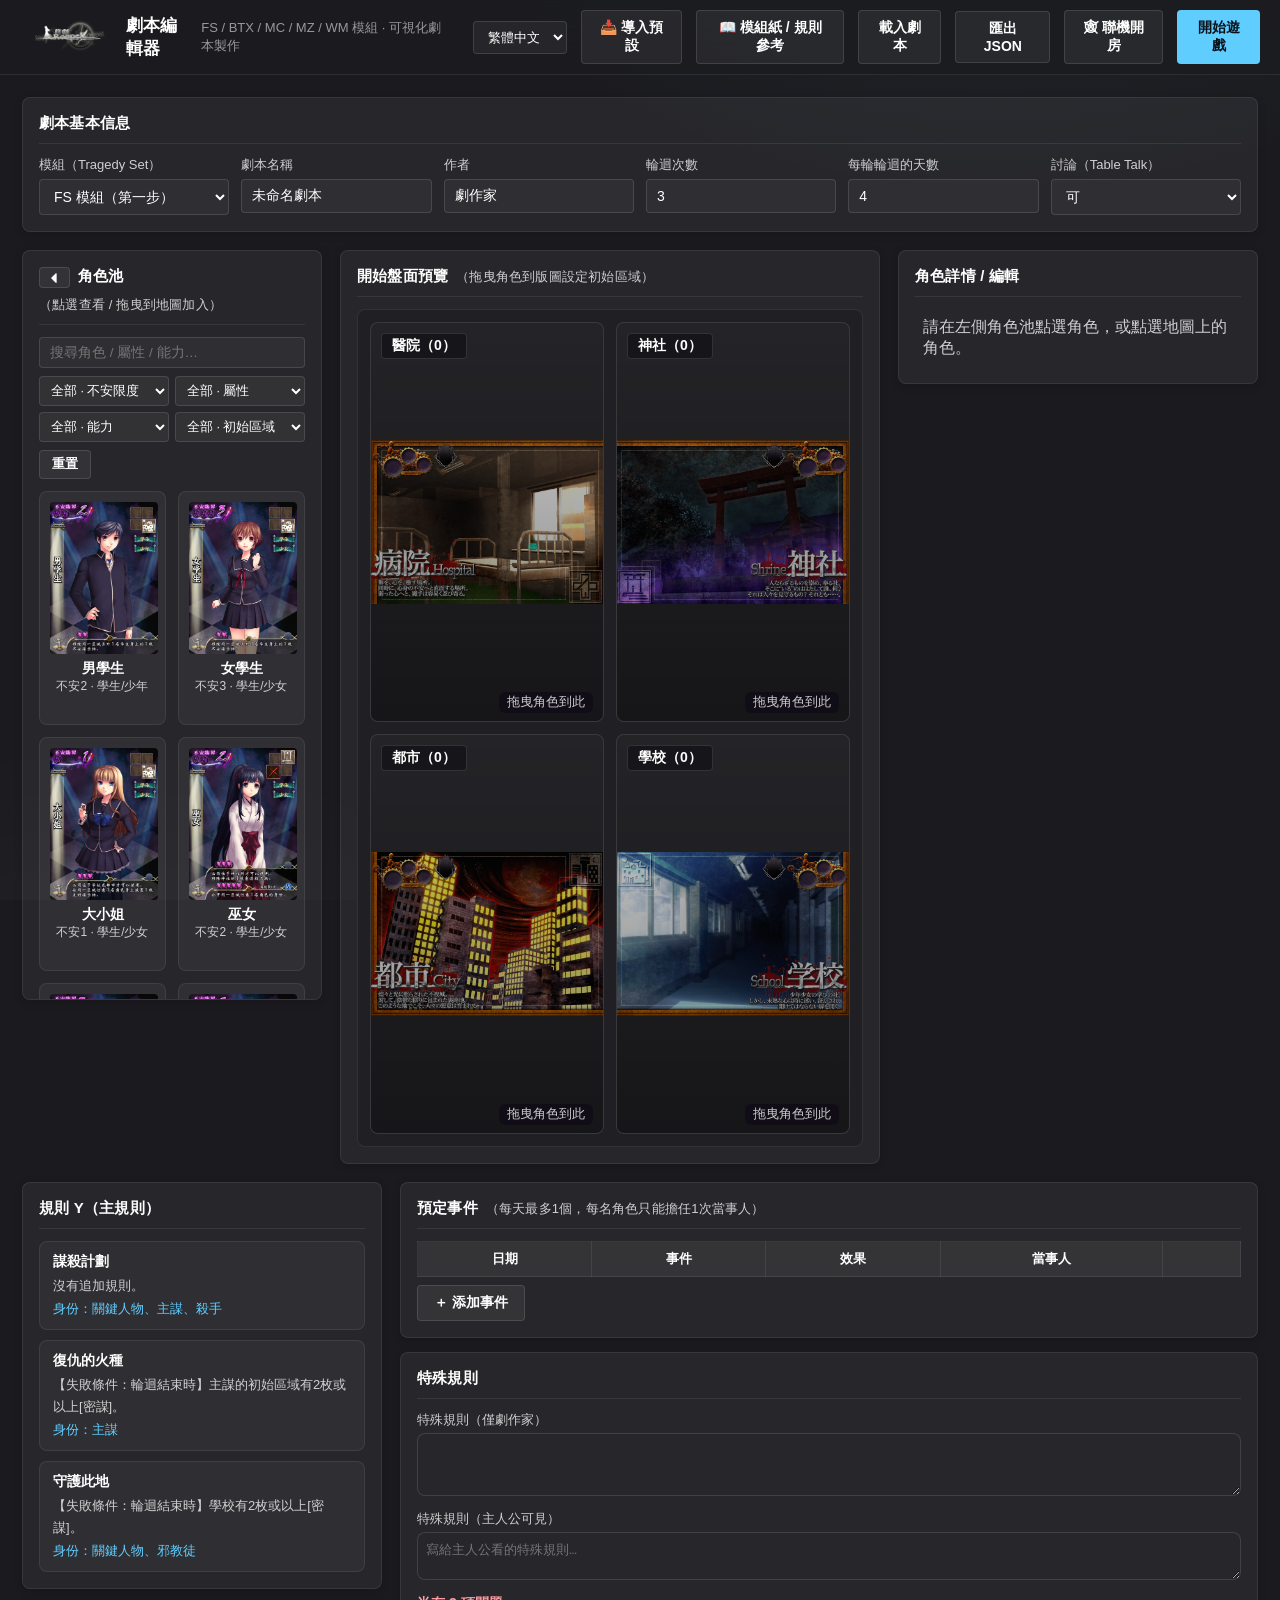
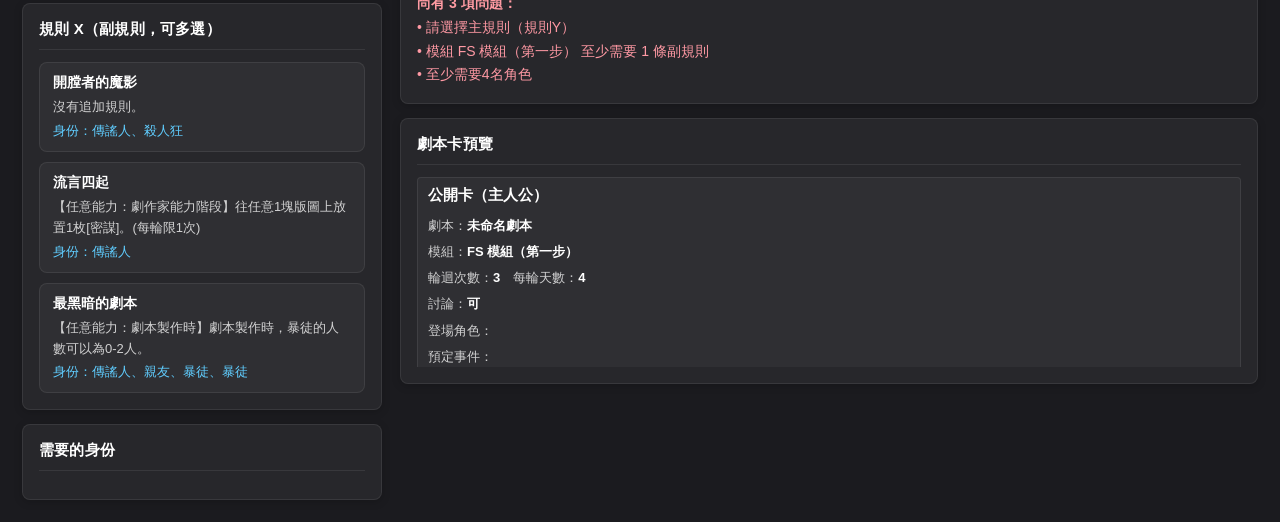
==== commit e998603e: "Update: Manual mode for online." ====
--- a/game/editor.html
+++ b/game/editor.html
@@ -17,6 +17,7 @@
     <button class="tl-btn" id="btn-ref" data-i18n="editor.ref">📖 模組紙 / 規則參考</button>
     <button class="tl-btn" id="btn-load" data-i18n="editor.load">載入劇本</button>
     <button class="tl-btn" id="btn-export" data-i18n="editor.export">匯出 JSON</button>
+    <button class="tl-btn" id="btn-multiplayer" data-i18n="editor.multiplayer">🕸 聯機開房</button>
     <button class="tl-btn tl-btn-primary" id="btn-play" data-i18n="editor.play">開始遊戲</button>
   </div>
 
--- a/game/css/style.css
+++ b/game/css/style.css
@@ -323,7 +323,7 @@
 
 /* 開始盤面預覽 */
 #board-preview .location-panel {
-  min-height: 300px;
+  min-height: 400px;
   display: flex;
   flex-direction: column;
 }
@@ -346,7 +346,7 @@
   color: var(--text-dim);
 }
 .preview-token {
-  width: 92px; display: flex; flex-direction: column; align-items: center; gap: 2px;
+  width: 104px; display: flex; flex-direction: column; align-items: center; gap: 2px;
   background: rgba(16, 16, 20, .55);
   border: 1px solid rgba(255, 255, 255, .10);
   border-radius: var(--radius-card);
@@ -354,7 +354,7 @@
   cursor: pointer; transition: transform .12s, border-color .12s;
 }
 .preview-token:hover { transform: translateY(-3px); border-color: var(--accent); }
-.preview-token img { width: 78px; height: 110px; object-fit: contain; }
+.preview-token img { width: 88px; height: 124px; object-fit: contain; }
 .preview-token .pt-name { font-size: 12px; font-weight: 600; line-height: 1.3; }
 .preview-token .pt-role { font-size: 12px; color: var(--accent); margin-top: 1px; }
 .preview-token.dragging { opacity: .4; }
@@ -401,6 +401,23 @@
 .ref-item .ri-desc { color: var(--text-dim); white-space: pre-wrap; margin-top: 3px; font-size: 13px; }
 .ref-search { width: 100%; margin-bottom: 12px; background: rgba(255, 255, 255, .04); border: 1px solid var(--line); color: var(--text); border-radius: var(--radius-ctrl); padding: 8px 12px; font-size: 14px; outline: none; }
 .ref-search:focus { border-color: var(--accent); box-shadow: 0 0 0 1px var(--accent-ring); }
+.ref-toolbar { display: flex; align-items: center; gap: 8px; margin-bottom: 10px; font-size: 13px; color: var(--text-dim); }
+.ref-toolbar select {
+  background: rgba(255, 255, 255, .05);
+  border: 1px solid var(--line);
+  color: var(--text);
+  border-radius: var(--radius-ctrl);
+  padding: 6px 10px;
+  font-size: 13.5px;
+  outline: none;
+}
+.ref-list .ref-original {
+  width: 100%;
+  height: auto;
+  border: 1px solid var(--line);
+  border-radius: var(--radius-card);
+  background: #1b1b1f;
+}
 .ref-actions { display: flex; gap: 10px; margin-top: 14px; }
 
 .plot-cards { display: flex; flex-direction: column; gap: 10px; }
@@ -505,6 +522,9 @@
   padding: 3px 10px; font-size: 14px; font-weight: 600;
   backdrop-filter: blur(6px);
 }
+.location-panel.mm-editable { cursor: pointer; }
+.location-panel.mm-editable:hover { border-color: var(--accent); box-shadow: 0 0 0 2px var(--accent-ring); }
+.location-panel.mm-editable .loc-name::after { content: " ✋"; color: var(--accent); font-size: .85em; }
 .location-panel .loc-intrigue {
   position: absolute; top: 10px; right: 10px; z-index: 2;
   background: rgba(20, 20, 24, .78);
@@ -837,17 +857,37 @@
 .persp-btn.active { background: var(--accent-soft); border-color: var(--accent); color: var(--accent); }
 
 .chat-log {
-  max-height: 260px; overflow-y: auto;
+  height: clamp(220px, 40vh, 400px);
+  overflow-y: auto;
   display: flex; flex-direction: column; gap: 8px;
   background: rgba(255, 255, 255, .03);
   border: 1px solid var(--line-soft);
   border-radius: var(--radius-card);
   padding: 10px; margin-bottom: 8px;
 }
-.chat-msg { display: flex; align-items: flex-start; gap: 7px; font-size: 13.5px; line-height: 1.55; }
-.chat-msg .avatar-sm { width: 24px; height: 24px; border-radius: 50%; flex-shrink: 0; border: 1px solid var(--line); }
-.chat-msg .chat-from { color: var(--accent); font-weight: 600; flex-shrink: 0; }
-.chat-msg .chat-text { color: var(--text); word-break: break-word; }
+.chat-msg { display: flex; align-items: flex-start; gap: 8px; font-size: 13.5px; line-height: 1.5; }
+.chat-msg.me { flex-direction: row-reverse; }
+.chat-msg .chat-avatar { width: 26px; height: 26px; border-radius: 50%; flex-shrink: 0; border: 1px solid var(--line); object-fit: cover; }
+.chat-msg .chat-main { max-width: 78%; display: flex; flex-direction: column; }
+.chat-msg .chat-meta { display: flex; align-items: baseline; gap: 7px; margin-bottom: 2px; }
+.chat-msg.me .chat-meta { flex-direction: row-reverse; }
+.chat-msg .chat-from { color: var(--accent); font-weight: 600; font-size: 12.5px; }
+.chat-msg .chat-time { color: var(--text-faint); font-size: 11px; }
+.chat-msg .chat-bubble {
+  background: #2d2d33;
+  border: 1px solid var(--line-soft);
+  color: var(--text);
+  border-radius: 10px 10px 10px 3px;
+  padding: 8px 12px;
+  word-break: break-word;
+  white-space: pre-wrap;
+}
+.chat-msg.me .chat-bubble {
+  background: var(--accent-soft);
+  border-color: var(--accent);
+  color: var(--text);
+  border-radius: 10px 10px 3px 10px;
+}
 .chat-input-row { display: flex; gap: 8px; }
 .chat-input-row input {
   flex: 1; background: rgba(255, 255, 255, .04);
@@ -903,7 +943,7 @@
   border: 1px solid var(--line-soft);
   border-radius: 4px; padding: 1px 7px; font-size: 12px; font-weight: 600;
 }
-.slot-badge img { width: 15px; height: 15px; border-radius: 3px; }
+.slot-badge img { width: 18px; height: 18px; border-radius: 3px; object-fit: cover; }
 .lb-assign { display: flex; flex-direction: column; gap: 8px; }
 .assign-row {
   display: flex; align-items: center; gap: 10px;
@@ -912,18 +952,35 @@
   border-radius: var(--radius-card);
   padding: 8px 12px;
 }
-.assign-row .hero-logo { width: 28px; height: 28px; border-radius: 6px; }
+.assign-row .hero-logo { width: 32px; height: 32px; border-radius: 6px; object-fit: cover; }
 .assign-row .assign-name { font-size: 14px; font-weight: 600; min-width: 90px; }
 .assign-row select {
   flex: 1; background: var(--bg3); color: var(--text);
   border: 1px solid var(--line); border-radius: var(--radius-ctrl);
   padding: 7px 9px; font-size: 13.5px;
 }
-.lb-script select {
-  width: 100%; background: var(--bg3); color: var(--text);
-  border: 1px solid var(--line); border-radius: var(--radius-ctrl);
-  padding: 8px 10px; font-size: 13.5px;
-}
+.script-pick { display: flex; flex-direction: column; gap: 8px; }
+.script-pick-row { display: flex; gap: 8px; }
+.script-pick-row input {
+  flex: 1; background: rgba(255, 255, 255, .04);
+  border: 1px solid var(--line); color: var(--text);
+  border-radius: var(--radius-ctrl); padding: 8px 10px; font-size: 13.5px; outline: none;
+}
+.script-pick-row input:focus { border-color: var(--accent); box-shadow: 0 0 0 1px var(--accent-ring); }
+.lb-editor-btn { align-self: flex-start; max-width: 100%; }
+.lb-editor-btn.selected { outline: 2px solid var(--accent); color: var(--accent); }
+.script-cards { display: flex; flex-direction: column; gap: 7px; max-height: 190px; overflow-y: auto; }
+.script-card {
+  background: rgba(255, 255, 255, .04);
+  border: 1px solid var(--line-soft);
+  border-radius: var(--radius-ctrl);
+  padding: 8px 10px; cursor: pointer;
+  transition: border-color .12s, background .12s;
+}
+.script-card:hover { border-color: var(--line); background: rgba(255, 255, 255, .07); }
+.script-card.selected { border-color: var(--accent); background: var(--accent-soft); }
+.script-card .sc-title { font-size: 13px; font-weight: 600; color: var(--text); }
+.script-card .sc-meta { font-size: 12px; color: var(--text-faint); margin-top: 1px; }
 .script-picked { font-size: 13px; color: var(--text-dim); margin-top: 6px; }
 .lb-chat-box { min-width: 0; }
 .lb-hint {
@@ -964,6 +1021,15 @@
   width: 12px; height: 3px; border-radius: 2px;
   background: var(--accent);
 }
+.data-board .day-cell .day-nopin {
+  position: absolute; top: 100%; left: 50%;
+  width: 22px; height: auto;
+  transform: translateX(-50%) translateY(-3px) rotate(180deg);
+  pointer-events: none; opacity: .92;
+  filter: drop-shadow(0 2px 3px rgba(0,0,0,.45));
+  z-index: 2;
+}
+.data-board .day-row { padding-bottom: 14px; }
 .data-board .incident-list { font-size: 13px; color: var(--text-dim); line-height: 1.7; }
 .data-board .incident-list b { color: var(--text); }
 
@@ -1111,6 +1177,13 @@
   font-weight: 600; color: var(--text); font-size: 20px;
 }
 .phase-bar .phase-hint { color: var(--text-dim); font-size: 13.5px; flex: 1; min-width: 220px; line-height: 1.6; }
+.phase-bar .phase-nopin {
+  width: 30px; height: auto;
+  transform: rotate(-14deg);
+  opacity: .95;
+  filter: drop-shadow(0 2px 3px rgba(0,0,0,.4));
+  flex-shrink: 0;
+}
 
 .log-panel { max-height: 420px; overflow-y: auto; }
 .log-panel .log-entry {
@@ -1287,7 +1360,7 @@
   #lobby-room { grid-column: auto; }
   .lobby-cols { grid-template-columns: 1fr; }
   .room-code-row { flex-wrap: wrap; }
-  .lb-chat-box .chat-log { max-height: 200px; }
+  .lb-chat-box .chat-log { height: 220px; }
   .lobby-btns .tl-btn { flex: 1; }
 
   /* 編輯器 */
@@ -1299,9 +1372,9 @@
   .pool-card .cname { font-size: 12.5px; }
   .detail-card { flex-direction: column; }
   .detail-card img.big { width: 100%; height: auto; max-height: 360px; object-fit: contain; }
-  #board-preview .location-panel { min-height: 190px; }
-  .preview-token { width: 62px; }
-  .preview-token img { width: 54px; height: 74px; }
+  #board-preview .location-panel { min-height: 260px; }
+  .preview-token { width: 70px; }
+  .preview-token img { width: 62px; height: 86px; }
   .preview-token .pt-name { font-size: 11px; }
   .script-cards { grid-template-columns: 1fr; }
   .incident-table { display: block; overflow-x: auto; white-space: nowrap; }
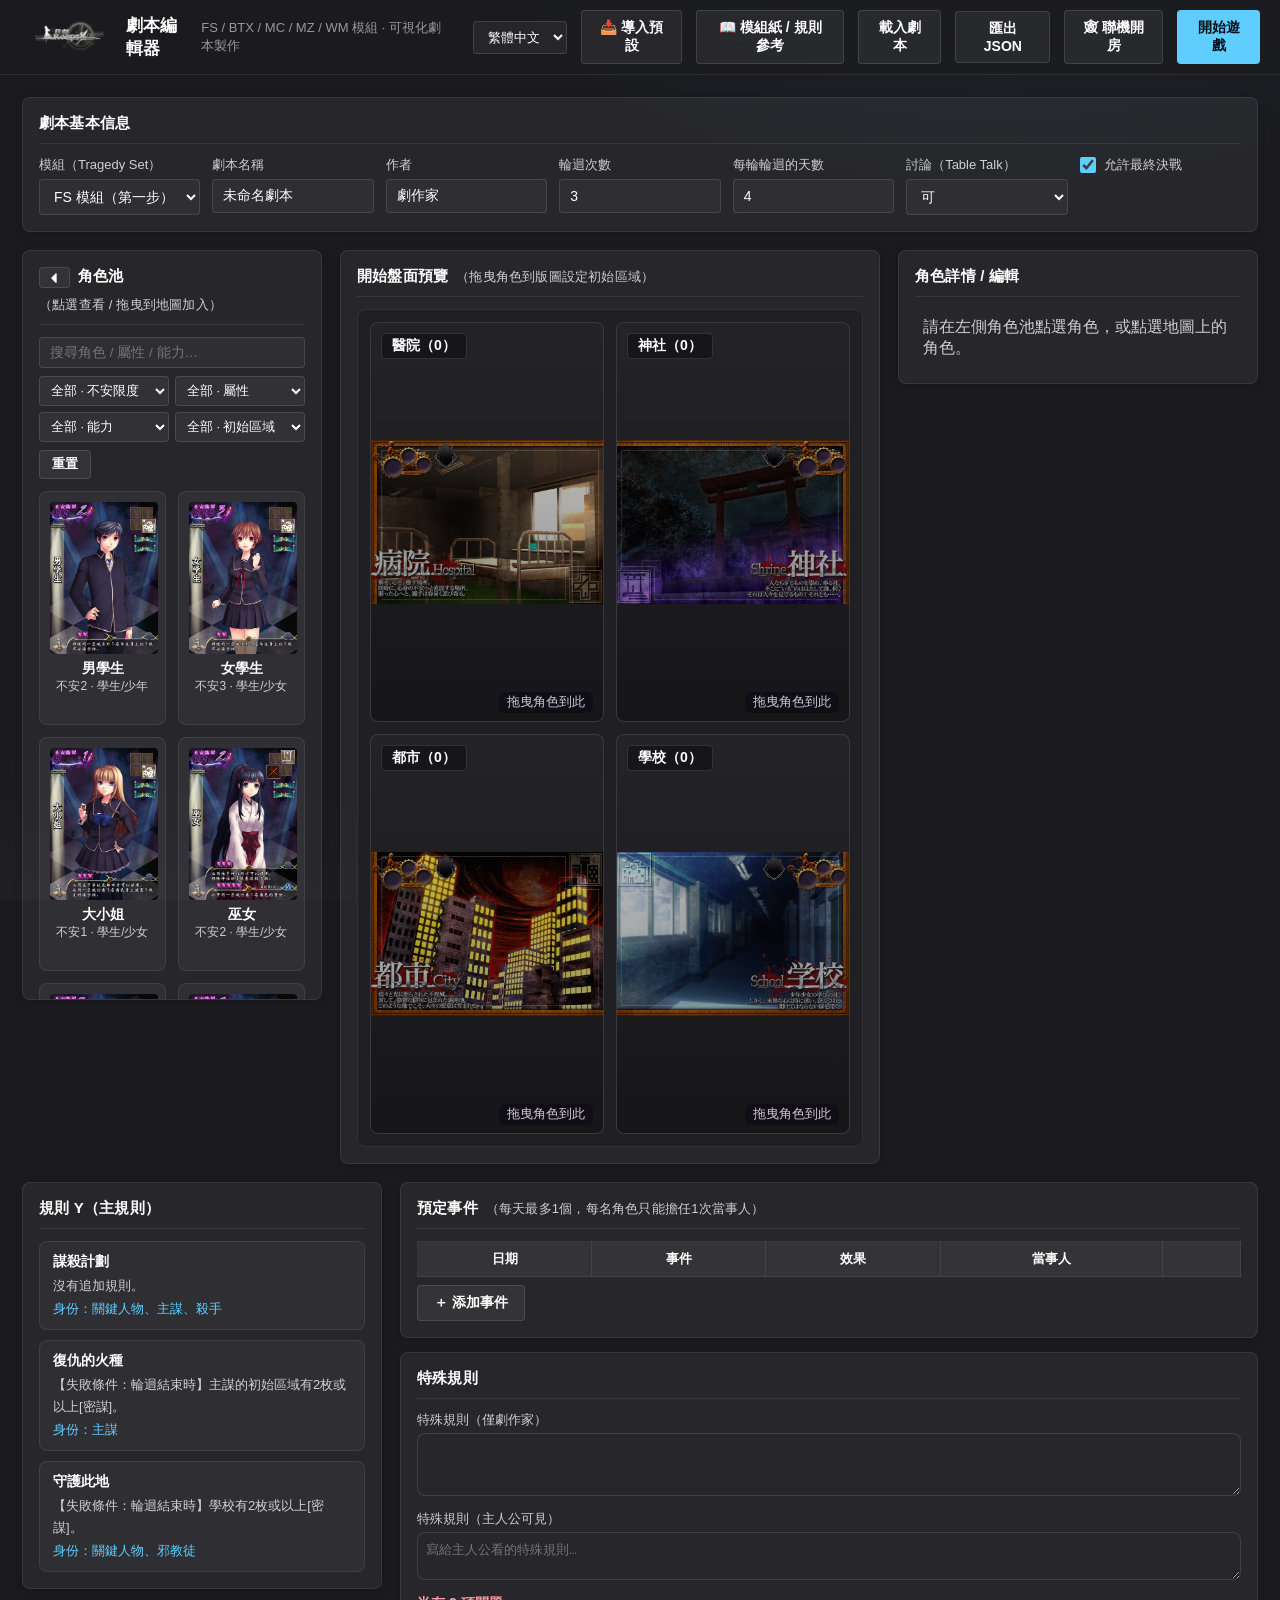
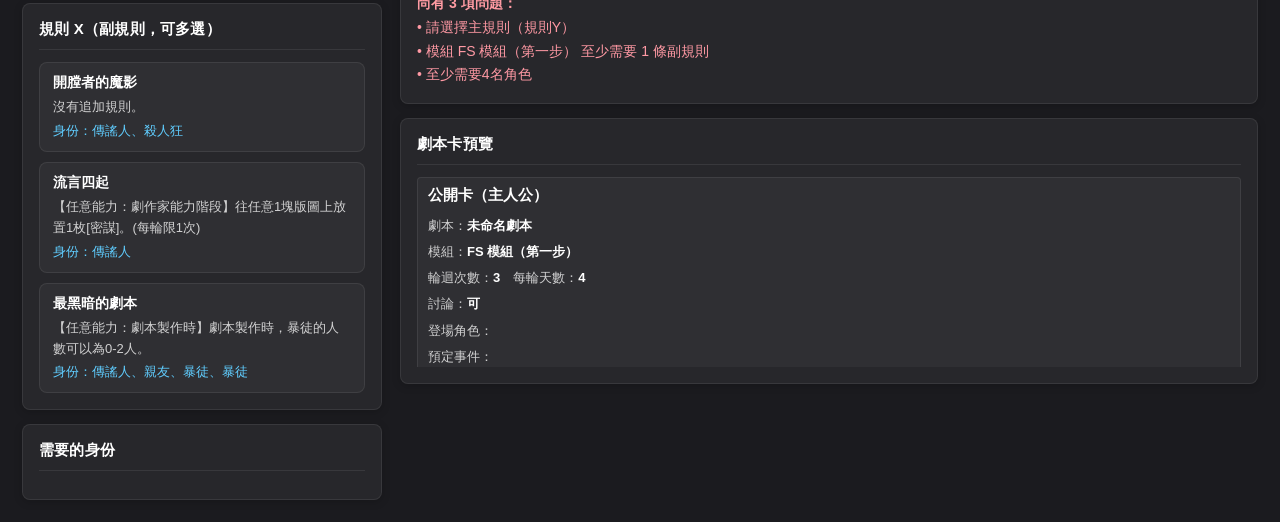
==== commit 5fa3739b: "Manual Mode Fix" ====
--- a/game/editor.html
+++ b/game/editor.html
@@ -31,9 +31,12 @@
             <option value="FS" data-i18n="editor.moduleFs">FS 模組（第一步）</option>
             <option value="BTX" data-i18n="editor.moduleBtx">BTX 模組（基礎悲劇）</option>
             <option value="MC" data-i18n="editor.moduleMc">MC 模組（神秘圈）</option>
-            <option value="MZ" data-i18n="editor.moduleMz">MZ 模組（午夜地帶）</option>
-            <option value="WM" data-i18n="editor.moduleWm">WM 模組（怪異神話）</option>
-          </select>
+              <option value="MZ" data-i18n="editor.moduleMz">MZ 模組（午夜地帶）</option>
+              <option value="WM" data-i18n="editor.moduleWm">WM 模組（怪異神話）</option>
+              <option value="AHR" data-i18n="editor.moduleAhr">AHR 模組（另一片地平線）</option>
+              <option value="LL" data-i18n="editor.moduleLl">LL 模組（最後的謊言）</option>
+              <option value="HSA" data-i18n="editor.moduleHsa">HSA 模組（鬧鬼舞台）</option>
+            </select>
         </div>
         <div class="tl-field">
           <label data-i18n="editor.title">劇本名稱</label>
@@ -61,6 +64,9 @@
         <div class="tl-field" id="f-turf-row" style="display:none;">
           <label data-i18n="editor.turf">領地（大人物）</label>
           <select id="f-turf"></select>
+        </div>
+        <div class="tl-field">
+          <label class="toggle-row"><input type="checkbox" id="f-final-guess" checked> <span data-i18n="editor.allowFinalGuess">允許最終決戰</span></label>
         </div>
       </div>
     </div>
--- a/game/css/style.css
+++ b/game/css/style.css
@@ -613,6 +613,13 @@
 .char-token .counter.pa { background: #b05e2e; }
 .char-token .counter.in { background: #98417f; }
 .char-token .counter.guard { background: #3f6cad; }
+.char-token .counter.hope { background: #f0c94a; color: #3a2f00; }
+.char-token .counter.despair { background: #4a2f6b; }
+.char-token .token-row { display: flex; gap: 3px; justify-content: center; margin-top: 3px; flex-wrap: wrap; }
+.char-token .token-mark img { width: 18px; height: 18px; border-radius: 50%; box-shadow: 0 0 0 1px rgba(255,255,255,.35); }
+.char-token .guess-tag { font-size: 11px; color: var(--accent); background: var(--accent-soft); border-radius: 8px; padding: 1px 6px; margin-top: 2px; }
+.char-token.guess-correct { outline: 3px solid #3fae5f; border-radius: 10px; }
+.char-token.guess-wrong { outline: 3px solid #e05555; border-radius: 10px; }
 .char-token .counter.ex { background: #7a3fb0; padding: 1px 8px; font-size: 11.5px; letter-spacing: .5px; }
 .char-token .role-badge {
   background: rgba(255, 255, 255, .10);
